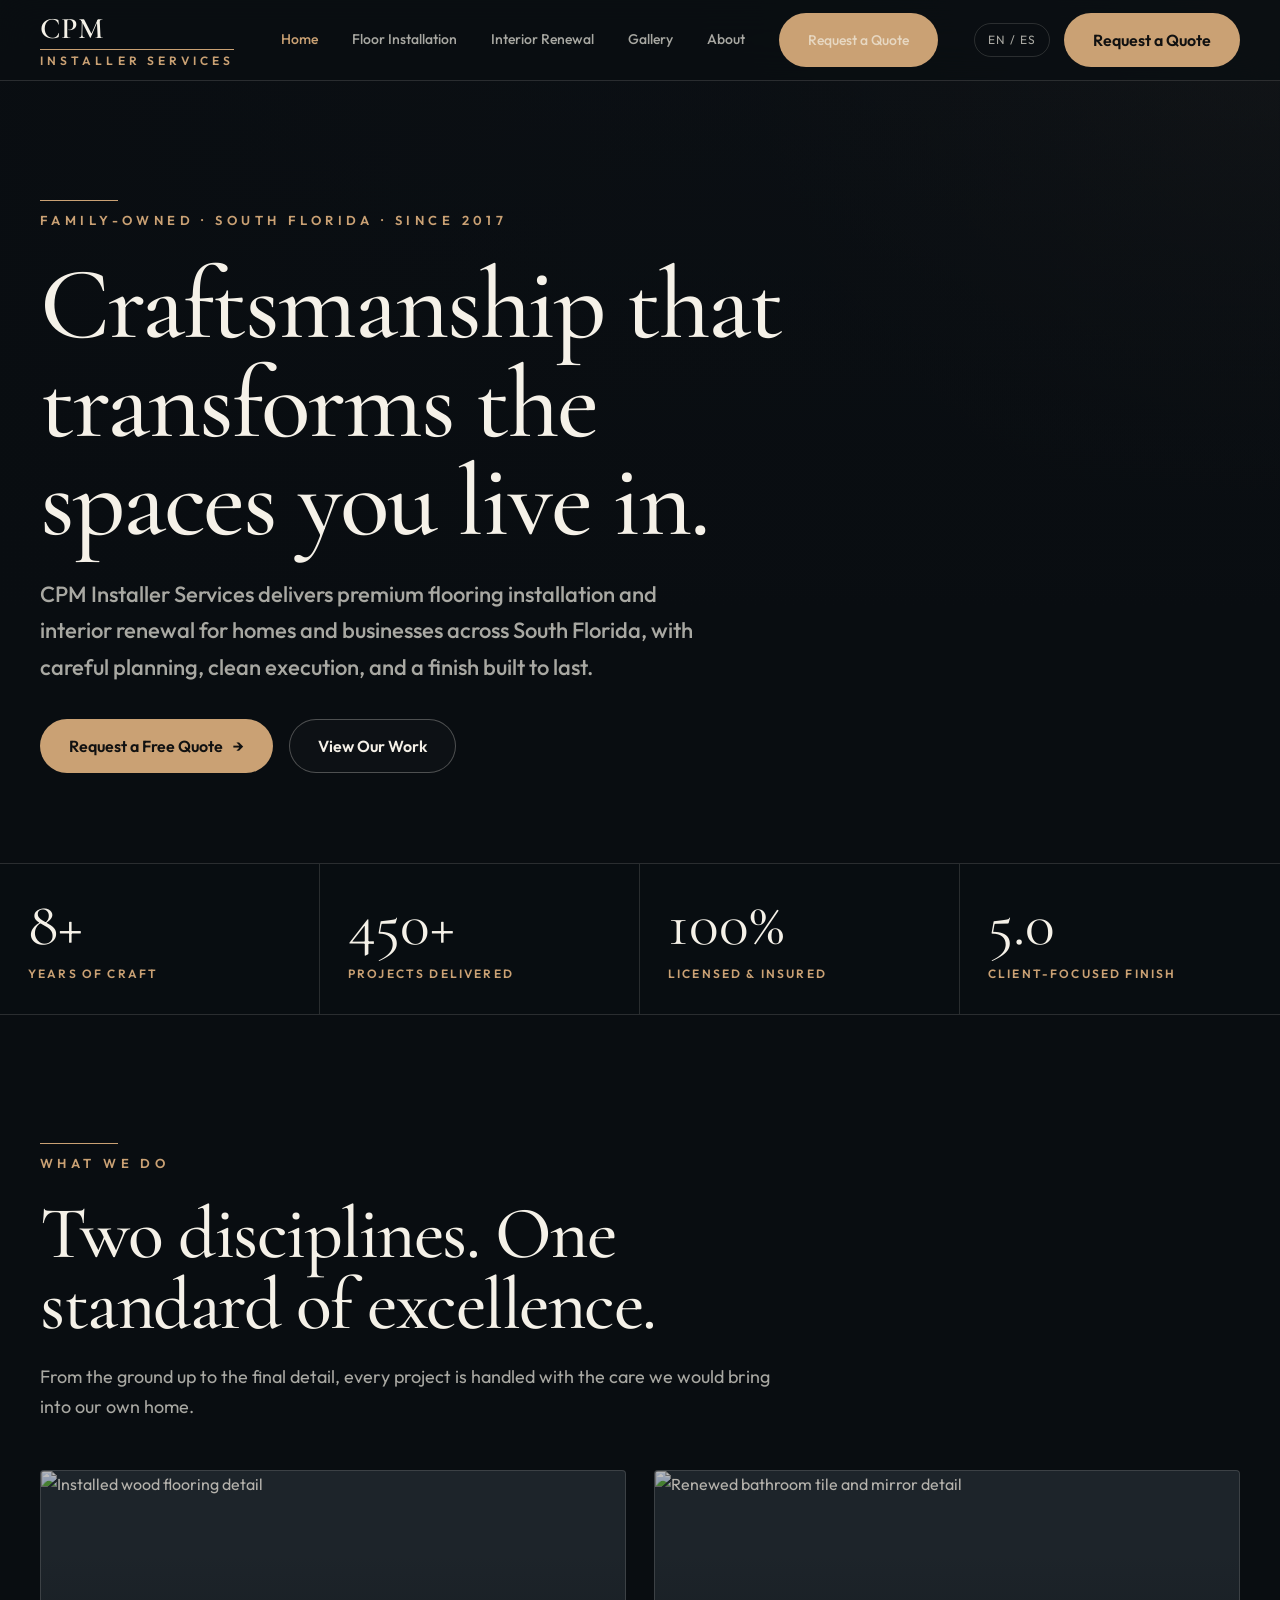
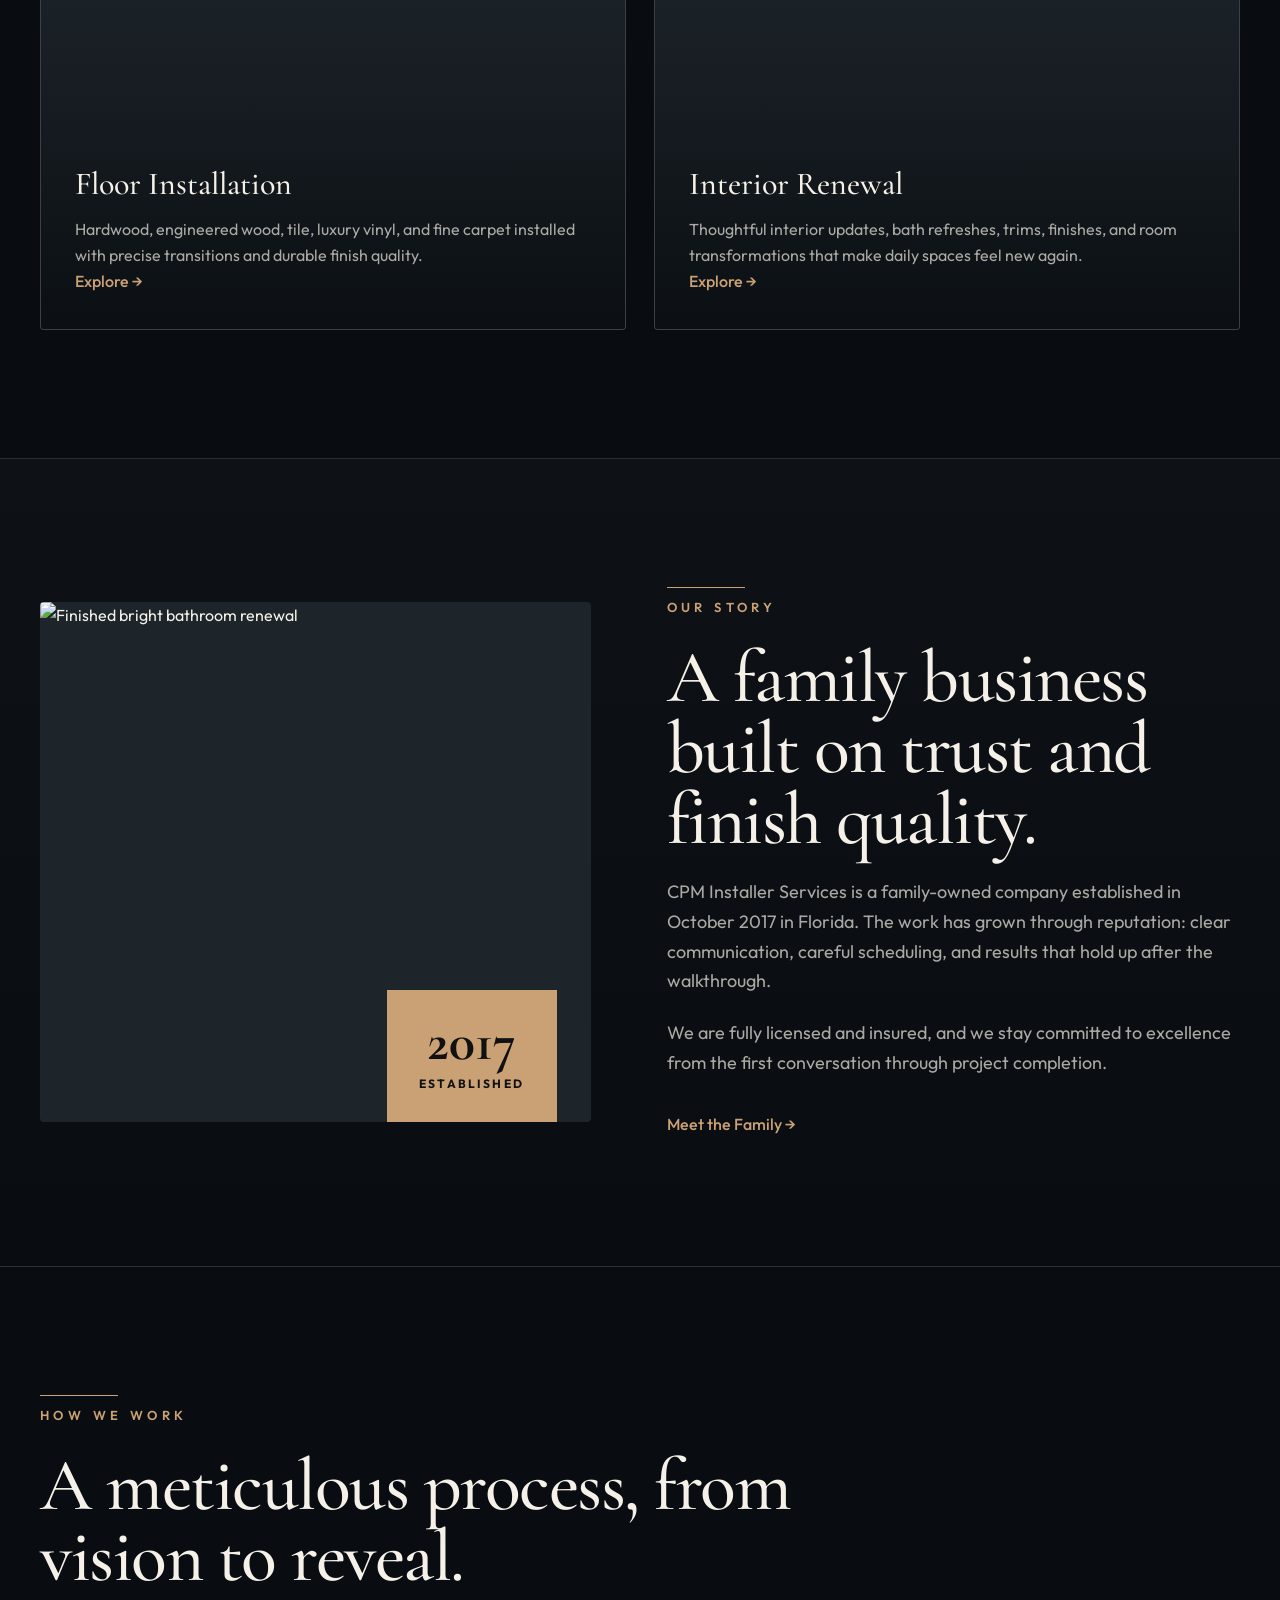
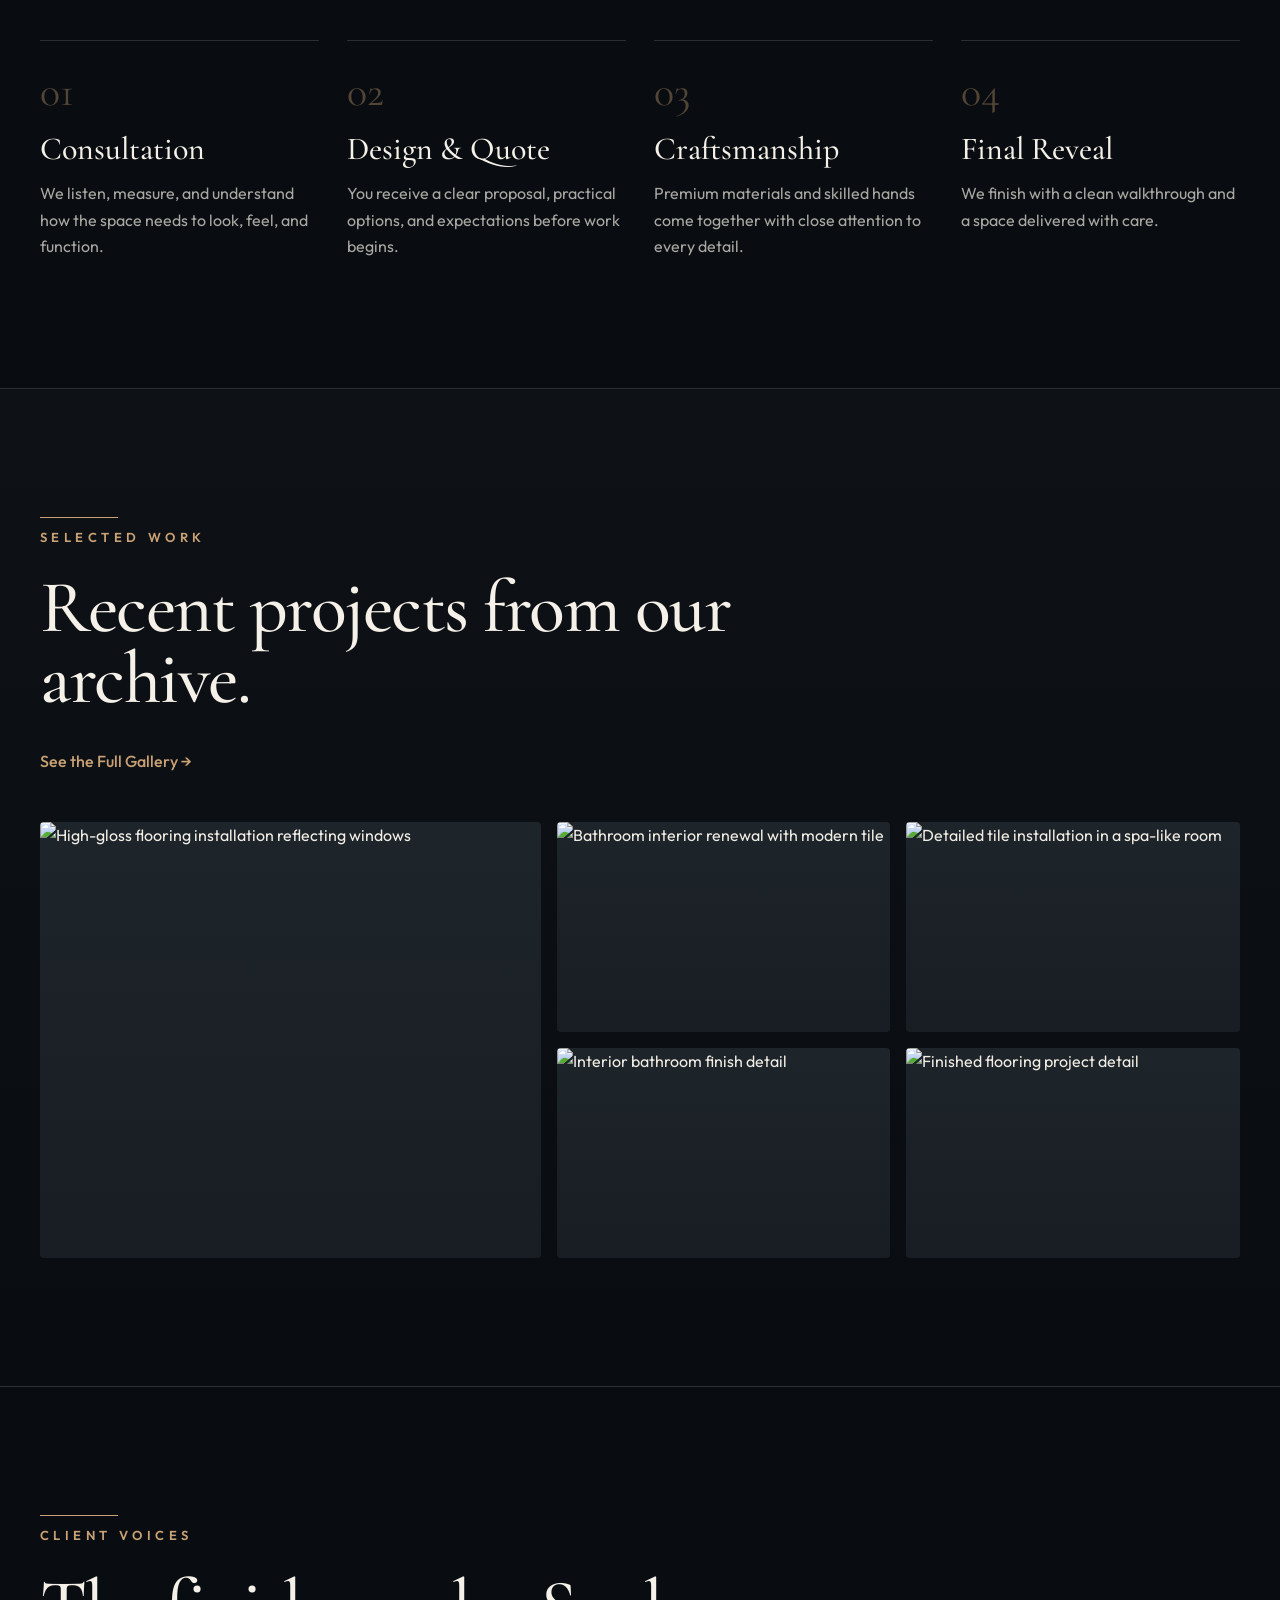
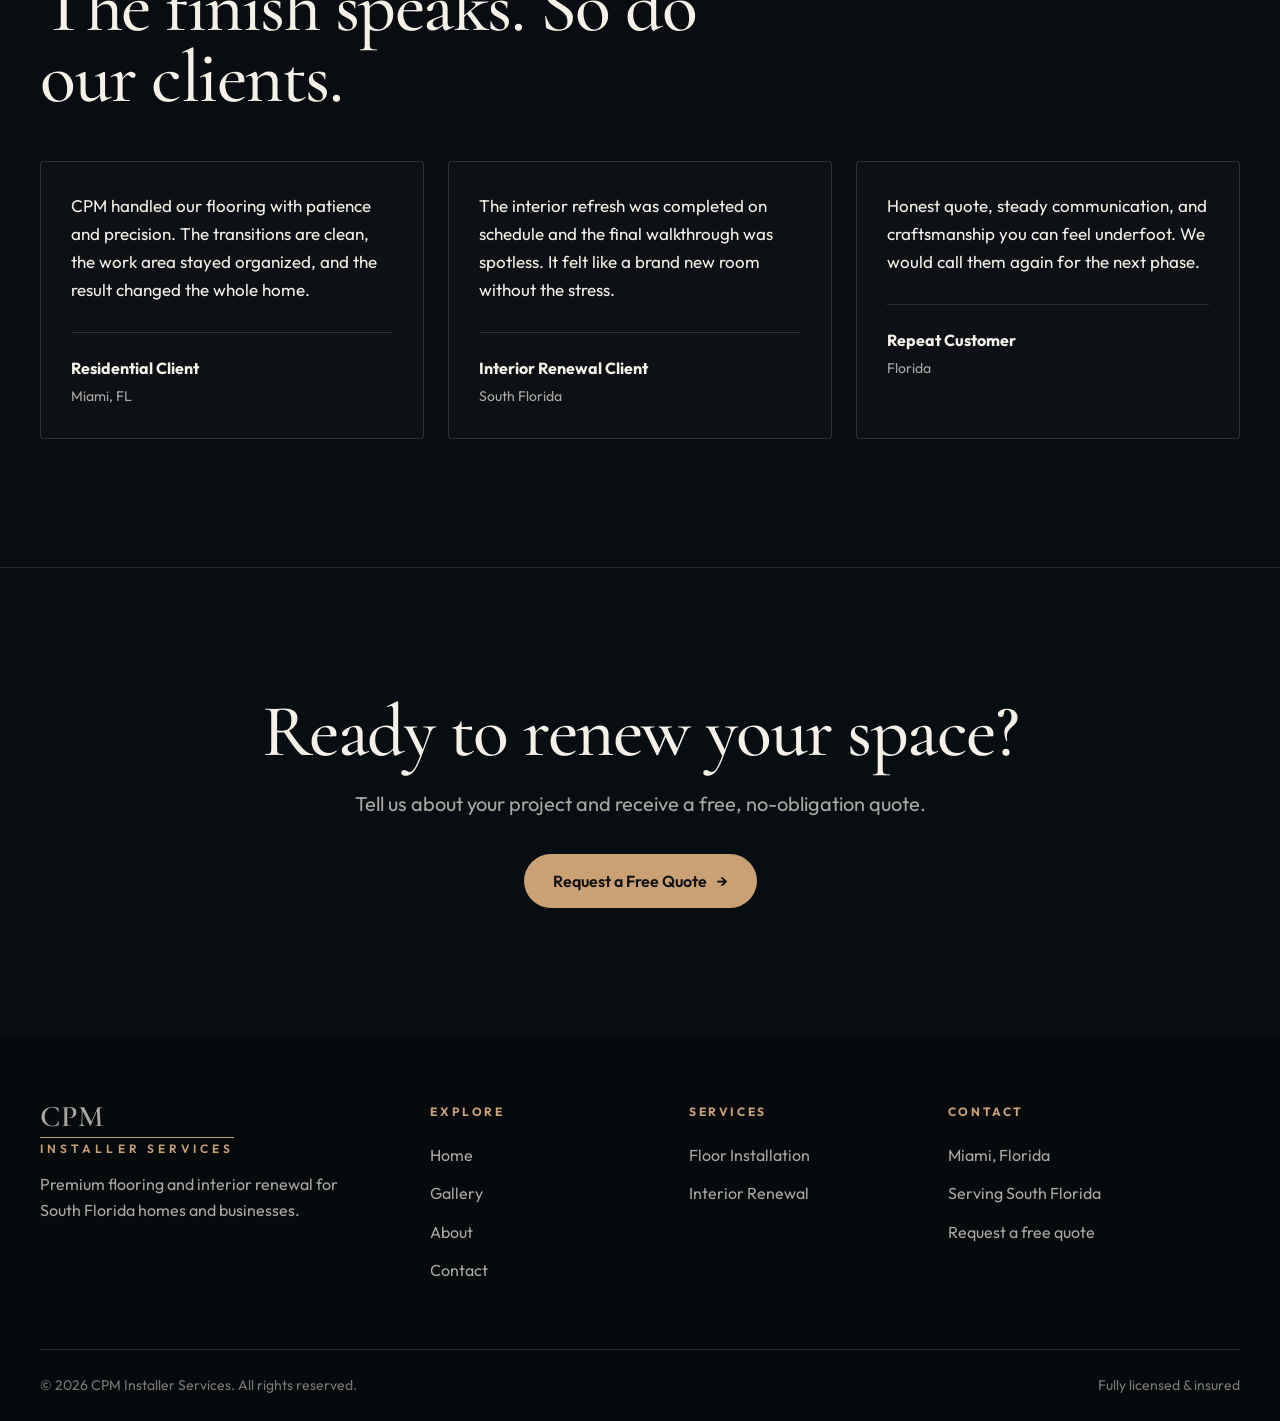
==== index.html @ 87f03cfb "upgrade style by codex" ====
<!DOCTYPE html>
<html lang="en">
<head>
  <meta charset="UTF-8">
  <meta name="viewport" content="width=device-width, initial-scale=1.0">
  <meta name="description" content="CPM Installer Services provides premium flooring installation and interior renewal across South Florida.">
  <title>CPM Installer Services | Flooring & Interior Renewal</title>
  <link rel="preconnect" href="https://fonts.googleapis.com">
  <link rel="preconnect" href="https://fonts.gstatic.com" crossorigin>
  <link rel="stylesheet" href="./assets/css/style1.css">
</head>
<body>
  <div class="page-shell">
    <header class="site-header">
      <div class="container header-inner">
        <a class="brand" href="./index.html" aria-label="CPM Installer Services home">
          <span class="brand-main">CPM</span>
          <span class="brand-sub">Installer Services</span>
        </a>

        <nav class="main-nav" id="siteNav" aria-label="Primary navigation">
          <a href="./index.html">Home</a>
          <a href="./flooring.html">Floor Installation</a>
          <a href="./interior-renewal.html">Interior Renewal</a>
          <a href="./gallery.html">Gallery</a>
          <a href="./about.html">About</a>
          <a class="btn btn-primary mobile-quote" href="./contact.html">Request a Quote</a>
        </nav>

        <div class="header-actions">
          <span class="language-pill" aria-label="Language options">EN / ES</span>
          <a class="btn btn-primary" href="./contact.html">Request a Quote</a>
        </div>

        <button class="nav-toggle" id="navToggle" type="button" aria-label="Toggle navigation" aria-expanded="false" aria-controls="siteNav">
          <span class="nav-toggle-lines" aria-hidden="true"><span></span><span></span><span></span></span>
        </button>
      </div>
    </header>

    <main>
      <section class="hero" style="background-image: url('./assets/img/fondo.jpg');">
        <div class="container">
          <div class="hero-content">
            <span class="eyebrow">Family-owned &middot; South Florida &middot; Since 2017</span>
            <h1>Craftsmanship that transforms the spaces you live in.</h1>
            <p class="lead">CPM Installer Services delivers premium flooring installation and interior renewal for homes and businesses across South Florida, with careful planning, clean execution, and a finish built to last.</p>
            <div class="hero-actions">
              <a class="btn btn-primary" href="./contact.html">Request a Free Quote <span aria-hidden="true">&rarr;</span></a>
              <a class="btn btn-secondary" href="./gallery.html">View Our Work</a>
            </div>
          </div>
        </div>
      </section>

      <section class="stats-strip" aria-label="Company highlights">
        <div class="stat-item">
          <span class="stat-number">8+</span>
          <span class="stat-label">Years of Craft</span>
        </div>
        <div class="stat-item">
          <span class="stat-number">450+</span>
          <span class="stat-label">Projects Delivered</span>
        </div>
        <div class="stat-item">
          <span class="stat-number">100%</span>
          <span class="stat-label">Licensed &amp; Insured</span>
        </div>
        <div class="stat-item">
          <span class="stat-number">5.0</span>
          <span class="stat-label">Client-Focused Finish</span>
        </div>
      </section>

      <section class="section" aria-labelledby="services-heading">
        <div class="container">
          <div class="section-heading">
            <span class="eyebrow">What We Do</span>
            <h2 id="services-heading">Two disciplines. One standard of excellence.</h2>
            <p>From the ground up to the final detail, every project is handled with the care we would bring into our own home.</p>
          </div>

          <div class="services-grid">
            <a class="service-card" href="./flooring.html">
              <img src="./assets/img/floor(1).jpg" alt="Installed wood flooring detail">
              <div class="service-card-content">
                <h3>Floor Installation</h3>
                <p>Hardwood, engineered wood, tile, luxury vinyl, and fine carpet installed with precise transitions and durable finish quality.</p>
                <span class="link-arrow">Explore &rarr;</span>
              </div>
            </a>

            <a class="service-card" href="./interior-renewal.html">
              <img src="./assets/img/interior(21).jpg" alt="Renewed bathroom tile and mirror detail">
              <div class="service-card-content">
                <h3>Interior Renewal</h3>
                <p>Thoughtful interior updates, bath refreshes, trims, finishes, and room transformations that make daily spaces feel new again.</p>
                <span class="link-arrow">Explore &rarr;</span>
              </div>
            </a>
          </div>
        </div>
      </section>

      <section class="section section-alt" aria-labelledby="story-heading">
        <div class="container split">
          <div class="story-image">
            <img src="./assets/img/interior(18).jpg" alt="Finished bright bathroom renewal">
            <div class="story-badge">
              <strong>2017</strong>
              <span>Established</span>
            </div>
          </div>
          <div class="split-copy">
            <span class="eyebrow">Our Story</span>
            <h2 id="story-heading">A family business built on trust and finish quality.</h2>
            <p>CPM Installer Services is a family-owned company established in October 2017 in Florida. The work has grown through reputation: clear communication, careful scheduling, and results that hold up after the walkthrough.</p>
            <p>We are fully licensed and insured, and we stay committed to excellence from the first conversation through project completion.</p>
            <div class="section-actions">
              <a class="link-arrow" href="./about.html">Meet the Family &rarr;</a>
            </div>
          </div>
        </div>
      </section>

      <section class="section" aria-labelledby="process-heading">
        <div class="container">
          <div class="section-heading">
            <span class="eyebrow">How We Work</span>
            <h2 id="process-heading">A meticulous process, from vision to reveal.</h2>
          </div>

          <div class="process-grid">
            <article class="process-card">
              <span class="process-number">01</span>
              <h3>Consultation</h3>
              <p>We listen, measure, and understand how the space needs to look, feel, and function.</p>
            </article>
            <article class="process-card">
              <span class="process-number">02</span>
              <h3>Design &amp; Quote</h3>
              <p>You receive a clear proposal, practical options, and expectations before work begins.</p>
            </article>
            <article class="process-card">
              <span class="process-number">03</span>
              <h3>Craftsmanship</h3>
              <p>Premium materials and skilled hands come together with close attention to every detail.</p>
            </article>
            <article class="process-card">
              <span class="process-number">04</span>
              <h3>Final Reveal</h3>
              <p>We finish with a clean walkthrough and a space delivered with care.</p>
            </article>
          </div>
        </div>
      </section>

      <section class="section section-alt" aria-labelledby="selected-work-heading">
        <div class="container">
          <div class="section-heading">
            <span class="eyebrow">Selected Work</span>
            <h2 id="selected-work-heading">Recent projects from our archive.</h2>
            <div class="section-actions">
              <a class="link-arrow" href="./gallery.html">See the Full Gallery &rarr;</a>
            </div>
          </div>

          <div class="masonry-grid">
            <a class="work-tile large" href="./gallery.html">
              <img src="./assets/img/fondo.jpg" alt="High-gloss flooring installation reflecting windows">
            </a>
            <a class="work-tile" href="./gallery.html">
              <img src="./assets/img/interior(16).jpg" alt="Bathroom interior renewal with modern tile">
            </a>
            <a class="work-tile" href="./gallery.html">
              <img src="./assets/img/floor(14).jpg" alt="Detailed tile installation in a spa-like room">
            </a>
            <a class="work-tile" href="./gallery.html">
              <img src="./assets/img/interior(4).jpg" alt="Interior bathroom finish detail">
            </a>
            <a class="work-tile" href="./gallery.html">
              <img src="./assets/img/floor(10).jpg" alt="Finished flooring project detail">
            </a>
          </div>
        </div>
      </section>

      <section class="section" aria-labelledby="testimonials-heading">
        <div class="container">
          <div class="section-heading">
            <span class="eyebrow">Client Voices</span>
            <h2 id="testimonials-heading">The finish speaks. So do our clients.</h2>
          </div>

          <div class="testimonials-grid">
            <article class="testimonial-card">
              <blockquote>CPM handled our flooring with patience and precision. The transitions are clean, the work area stayed organized, and the result changed the whole home.</blockquote>
              <footer>
                <strong>Residential Client</strong>
                <span>Miami, FL</span>
              </footer>
            </article>
            <article class="testimonial-card">
              <blockquote>The interior refresh was completed on schedule and the final walkthrough was spotless. It felt like a brand new room without the stress.</blockquote>
              <footer>
                <strong>Interior Renewal Client</strong>
                <span>South Florida</span>
              </footer>
            </article>
            <article class="testimonial-card">
              <blockquote>Honest quote, steady communication, and craftsmanship you can feel underfoot. We would call them again for the next phase.</blockquote>
              <footer>
                <strong>Repeat Customer</strong>
                <span>Florida</span>
              </footer>
            </article>
          </div>
        </div>
      </section>

      <section class="cta-band" style="background-image: url('./assets/img/fondo-madera.jpg');" aria-labelledby="cta-heading">
        <div class="container">
          <h2 id="cta-heading">Ready to renew your space?</h2>
          <p>Tell us about your project and receive a free, no-obligation quote.</p>
          <div class="hero-actions" style="justify-content: center;">
            <a class="btn btn-primary" href="./contact.html">Request a Free Quote <span aria-hidden="true">&rarr;</span></a>
          </div>
        </div>
      </section>
    </main>

    <footer class="site-footer">
      <div class="container footer-main">
        <div>
          <a class="brand" href="./index.html" aria-label="CPM Installer Services home">
            <span class="brand-main">CPM</span>
            <span class="brand-sub">Installer Services</span>
          </a>
          <p>Premium flooring and interior renewal for South Florida homes and businesses.</p>
        </div>
        <div>
          <h3>Explore</h3>
          <ul class="footer-links">
            <li><a href="./index.html">Home</a></li>
            <li><a href="./gallery.html">Gallery</a></li>
            <li><a href="./about.html">About</a></li>
            <li><a href="./contact.html">Contact</a></li>
          </ul>
        </div>
        <div>
          <h3>Services</h3>
          <ul class="footer-links">
            <li><a href="./flooring.html">Floor Installation</a></li>
            <li><a href="./interior-renewal.html">Interior Renewal</a></li>
          </ul>
        </div>
        <div>
          <h3>Contact</h3>
          <ul class="footer-contact">
            <li>Miami, Florida</li>
            <li>Serving South Florida</li>
            <li><a href="./contact.html">Request a free quote</a></li>
          </ul>
        </div>
      </div>
      <div class="container footer-bottom">
        <span>&copy; 2026 CPM Installer Services. All rights reserved.</span>
        <span>Fully licensed &amp; insured</span>
      </div>
    </footer>
  </div>

  <script src="./assets/js/js2.js"></script>
</body>
</html>
---- assets/css/style1.css ----
@import url('https://fonts.googleapis.com/css2?family=Cormorant+Garamond:wght@400;500;600;700&family=Outfit:wght@300;400;500;600;700&display=swap');

:root {
  --obsidian: #090d11;
  --charcoal: #10151a;
  --charcoal-soft: #151b20;
  --ink: #1d242a;
  --ivory: #f5f1e8;
  --muted: rgba(245, 241, 232, 0.68);
  --faint: rgba(245, 241, 232, 0.1);
  --champagne: #caa174;
  --champagne-hover: #ddb482;
  --line: rgba(245, 241, 232, 0.14);
  --shadow: 0 24px 70px rgba(0, 0, 0, 0.34);
  --container: 1200px;
}

* {
  box-sizing: border-box;
}

html {
  scroll-behavior: smooth;
}

body {
  margin: 0;
  min-width: 320px;
  overflow-x: hidden;
  background: var(--obsidian);
  color: var(--ivory);
  font-family: 'Outfit', Arial, sans-serif;
  font-size: 16px;
  line-height: 1.65;
}

body.nav-open {
  overflow: hidden;
}

img {
  display: block;
  max-width: 100%;
}

a {
  color: inherit;
  text-decoration: none;
}

button,
input,
select,
textarea {
  font: inherit;
}

.page-shell {
  min-height: 100vh;
  background:
    radial-gradient(circle at top right, rgba(202, 161, 116, 0.08), transparent 34rem),
    linear-gradient(180deg, var(--charcoal), var(--obsidian) 38rem);
}

.container {
  width: min(100% - 40px, var(--container));
  margin: 0 auto;
}

.site-header {
  position: sticky;
  top: 0;
  z-index: 30;
  border-bottom: 1px solid var(--line);
  background: rgba(9, 13, 17, 0.86);
  -webkit-backdrop-filter: blur(18px);
  backdrop-filter: blur(18px);
}

.header-inner {
  display: flex;
  align-items: center;
  min-height: 80px;
  gap: 28px;
}

.brand {
  display: inline-flex;
  flex-direction: column;
  line-height: 1;
  min-width: 205px;
}

.brand-main {
  font-family: 'Cormorant Garamond', Georgia, serif;
  font-size: 30px;
  font-weight: 600;
  letter-spacing: 0.04em;
  text-transform: uppercase;
}

.brand-sub {
  width: max-content;
  margin-top: 5px;
  padding-top: 5px;
  border-top: 1px solid var(--champagne);
  color: var(--champagne);
  font-size: 12px;
  font-weight: 600;
  letter-spacing: 0.34em;
  text-transform: uppercase;
}

.main-nav {
  display: flex;
  align-items: center;
  justify-content: center;
  flex: 1;
  gap: 34px;
}

.main-nav a {
  color: var(--muted);
  font-size: 14px;
  font-weight: 500;
  transition: color 180ms ease;
}

.main-nav a:hover,
.main-nav a:focus,
.main-nav a.active {
  color: var(--champagne);
}

.header-actions {
  display: flex;
  align-items: center;
  gap: 14px;
}

.language-pill {
  display: inline-flex;
  align-items: center;
  min-height: 34px;
  padding: 0 13px;
  border: 1px solid var(--line);
  border-radius: 999px;
  color: var(--muted);
  font-size: 12px;
  letter-spacing: 0.08em;
  transition: border-color 180ms ease, color 180ms ease;
}

.language-pill:hover,
.language-pill:focus {
  border-color: var(--champagne);
  color: var(--champagne);
}

.nav-toggle {
  display: none;
  width: 42px;
  height: 42px;
  margin-left: auto;
  padding: 0;
  border: 1px solid var(--line);
  border-radius: 999px;
  background: transparent;
  color: var(--ivory);
  cursor: pointer;
  place-items: center;
}

.nav-toggle-lines {
  display: grid;
  gap: 5px;
}

.nav-toggle-lines span {
  display: block;
  width: 18px;
  height: 2px;
  background: currentColor;
}

.mobile-quote {
  display: none;
}

.btn {
  display: inline-flex;
  align-items: center;
  justify-content: center;
  gap: 10px;
  min-height: 54px;
  padding: 0 28px;
  border: 1px solid transparent;
  border-radius: 999px;
  font-weight: 600;
  line-height: 1;
  cursor: pointer;
  transition: transform 180ms ease, background-color 180ms ease, border-color 180ms ease, color 180ms ease;
}

.btn:hover,
.btn:focus {
  transform: translateY(-1px);
}

.btn-primary {
  background: var(--champagne);
  color: #111;
}

.btn-primary:hover,
.btn-primary:focus {
  background: var(--champagne-hover);
}

.btn-secondary {
  border-color: rgba(245, 241, 232, 0.28);
  color: var(--ivory);
  background: rgba(255, 255, 255, 0.02);
}

.btn-secondary:hover,
.btn-secondary:focus {
  border-color: var(--champagne);
  color: var(--champagne);
}

.link-arrow {
  color: var(--champagne);
  font-weight: 500;
  transition: gap 180ms ease, color 180ms ease;
}

.link-arrow:hover,
.link-arrow:focus {
  color: var(--champagne-hover);
}

.hero {
  position: relative;
  display: flex;
  align-items: flex-end;
  min-height: min(840px, calc(100vh - 118px));
  overflow: hidden;
  background-position: center;
  background-size: cover;
}

.hero::before {
  content: "";
  position: absolute;
  inset: 0;
  background:
    linear-gradient(90deg, rgba(9, 13, 17, 0.94) 0%, rgba(9, 13, 17, 0.65) 48%, rgba(9, 13, 17, 0.54) 100%),
    linear-gradient(180deg, rgba(9, 13, 17, 0.1) 0%, rgba(9, 13, 17, 0.72) 100%);
}

.hero-content {
  position: relative;
  z-index: 1;
  width: min(100%, 790px);
  padding: clamp(76px, 13vh, 170px) 0 clamp(58px, 10vh, 120px);
}

.eyebrow {
  display: inline-block;
  margin: 0 0 24px;
  color: var(--champagne);
  font-size: 13px;
  font-weight: 600;
  letter-spacing: 0.34em;
  text-transform: uppercase;
}

.eyebrow::before {
  content: "";
  display: block;
  width: 78px;
  height: 1px;
  margin-bottom: 9px;
  background: var(--champagne);
}

.hero h1,
.page-hero h1,
.section-heading h2,
.split-copy h2,
.cta-band h2 {
  margin: 0;
  font-family: 'Cormorant Garamond', Georgia, serif;
  font-weight: 500;
  line-height: 0.96;
  letter-spacing: -0.02em;
}

.hero h1 {
  font-size: clamp(58px, 8vw, 112px);
  max-width: 850px;
}

.lead {
  max-width: 690px;
  margin: 26px 0 0;
  color: var(--muted);
  font-size: clamp(18px, 2vw, 22px);
  font-weight: 500;
}

.hero-actions,
.section-actions {
  display: flex;
  flex-wrap: wrap;
  gap: 16px;
  margin-top: 34px;
}

.stats-strip {
  display: grid;
  grid-template-columns: repeat(4, 1fr);
  border-top: 1px solid var(--line);
  border-bottom: 1px solid var(--line);
  background: rgba(9, 13, 17, 0.72);
}

.stat-item {
  padding: 30px 28px;
  border-right: 1px solid var(--line);
}

.stat-item:last-child {
  border-right: 0;
}

.stat-number {
  display: block;
  font-family: 'Cormorant Garamond', Georgia, serif;
  font-size: clamp(42px, 5vw, 62px);
  line-height: 1;
}

.stat-label {
  display: block;
  margin-top: 8px;
  color: var(--champagne);
  font-size: 12px;
  font-weight: 600;
  letter-spacing: 0.18em;
  text-transform: uppercase;
}

.section {
  padding: clamp(78px, 10vw, 130px) 0;
  border-bottom: 1px solid var(--line);
}

.section-alt {
  background: linear-gradient(180deg, rgba(255, 255, 255, 0.018), rgba(255, 255, 255, 0));
}

.section-heading {
  max-width: 760px;
  margin-bottom: 48px;
}

.section-heading h2,
.split-copy h2,
.cta-band h2 {
  font-size: clamp(44px, 6vw, 74px);
}

.section-heading p,
.split-copy p {
  margin: 22px 0 0;
  color: var(--muted);
  font-size: 18px;
}

.services-grid {
  display: grid;
  grid-template-columns: repeat(2, minmax(0, 1fr));
  gap: 28px;
}

.service-card {
  position: relative;
  display: flex;
  align-items: flex-end;
  min-height: 460px;
  overflow: hidden;
  border: 1px solid var(--line);
  border-radius: 4px;
  background: var(--ink);
}

.service-card img,
.gallery-item img,
.work-tile img,
.story-image img {
  width: 100%;
  height: 100%;
  object-fit: cover;
  transition: transform 500ms ease, filter 500ms ease;
}

.service-card img {
  position: absolute;
  inset: 0;
  filter: saturate(0.9) brightness(0.74);
}

.service-card::after {
  content: "";
  position: absolute;
  inset: 0;
  background: linear-gradient(180deg, transparent 18%, rgba(9, 13, 17, 0.9) 100%);
}

.service-card:hover img,
.gallery-item:hover img,
.work-tile:hover img {
  transform: scale(1.045);
  filter: saturate(1.02) brightness(0.86);
}

.service-card-content {
  position: relative;
  z-index: 1;
  padding: 34px;
}

.service-card h3,
.process-card h3,
.testimonial-card h3,
.value-card h3,
.detail-card h3 {
  margin: 0;
  font-family: 'Cormorant Garamond', Georgia, serif;
  font-size: 32px;
  font-weight: 500;
  line-height: 1.1;
}

.service-card p,
.process-card p,
.testimonial-card p,
.value-card p,
.detail-card p {
  margin: 14px 0 0;
  color: var(--muted);
}

.split {
  display: grid;
  grid-template-columns: minmax(0, 0.96fr) minmax(0, 1fr);
  gap: clamp(36px, 7vw, 76px);
  align-items: center;
}

.story-image {
  position: relative;
  overflow: hidden;
  min-height: 520px;
  border-radius: 4px;
  background: var(--ink);
}

.story-badge {
  position: absolute;
  right: 34px;
  bottom: 0;
  min-width: 170px;
  padding: 28px;
  background: var(--champagne);
  color: #111;
  text-align: center;
}

.story-badge strong {
  display: block;
  font-family: 'Cormorant Garamond', Georgia, serif;
  font-size: 54px;
  line-height: 0.9;
}

.story-badge span {
  display: block;
  margin-top: 8px;
  font-size: 12px;
  font-weight: 700;
  letter-spacing: 0.18em;
  text-transform: uppercase;
}

.process-grid {
  display: grid;
  grid-template-columns: repeat(4, 1fr);
  gap: 28px;
}

.process-card,
.testimonial-card,
.value-card,
.detail-card {
  border-top: 1px solid var(--line);
  padding-top: 30px;
}

.process-number {
  display: block;
  margin-bottom: 18px;
  color: rgba(202, 161, 116, 0.38);
  font-family: 'Cormorant Garamond', Georgia, serif;
  font-size: 42px;
  line-height: 1;
}

.masonry-grid {
  display: grid;
  grid-template-columns: 1.2fr 0.8fr 0.8fr;
  grid-auto-rows: 210px;
  gap: 16px;
}

.work-tile,
.gallery-item {
  position: relative;
  overflow: hidden;
  border-radius: 4px;
  background: var(--ink);
}

.work-tile.large {
  grid-row: span 2;
}

.work-tile::after,
.gallery-item::after {
  content: "";
  position: absolute;
  inset: 0;
  background: linear-gradient(180deg, transparent, rgba(9, 13, 17, 0.28));
  pointer-events: none;
}

.testimonials-grid {
  display: grid;
  grid-template-columns: repeat(3, 1fr);
  gap: 24px;
}

.testimonial-card {
  padding: 30px;
  border: 1px solid var(--line);
  border-radius: 4px;
  background: rgba(255, 255, 255, 0.018);
}

.testimonial-card blockquote {
  margin: 0;
  color: var(--ivory);
  font-size: 17px;
}

.testimonial-card footer {
  margin-top: 28px;
  padding-top: 22px;
  border-top: 1px solid var(--line);
}

.testimonial-card strong {
  display: block;
}

.testimonial-card span {
  color: var(--muted);
  font-size: 14px;
}

.cta-band {
  position: relative;
  overflow: hidden;
  padding: clamp(84px, 10vw, 130px) 0;
  background-position: center;
  background-size: cover;
  text-align: center;
}

.cta-band::before {
  content: "";
  position: absolute;
  inset: 0;
  background: rgba(9, 13, 17, 0.72);
}

.cta-band .container {
  position: relative;
  z-index: 1;
}

.cta-band p {
  max-width: 620px;
  margin: 20px auto 0;
  color: var(--muted);
  font-size: 20px;
}

.page-hero {
  padding: clamp(92px, 12vw, 160px) 0 clamp(70px, 9vw, 120px);
  border-bottom: 1px solid var(--line);
  background:
    linear-gradient(90deg, rgba(9, 13, 17, 0.95), rgba(9, 13, 17, 0.62)),
    var(--page-hero-image, none);
  background-position: center;
  background-size: cover;
}

.page-hero h1 {
  max-width: 760px;
  font-size: clamp(56px, 8vw, 104px);
}

.page-hero p {
  max-width: 720px;
  margin: 26px 0 0;
  color: var(--muted);
  font-size: 20px;
}

.detail-grid {
  display: grid;
  grid-template-columns: repeat(3, 1fr);
  gap: 22px;
}

.detail-card,
.value-card {
  padding: 28px;
  border: 1px solid var(--line);
  border-radius: 4px;
  background: rgba(255, 255, 255, 0.018);
}

.list-grid {
  display: grid;
  grid-template-columns: repeat(3, 1fr);
  gap: 14px;
  margin: 30px 0 0;
  padding: 0;
  list-style: none;
}

.list-grid li {
  padding: 16px 18px;
  border: 1px solid var(--line);
  border-radius: 999px;
  color: var(--ivory);
  text-align: center;
}

.gallery-toolbar {
  display: flex;
  flex-wrap: wrap;
  gap: 12px;
  margin-bottom: 34px;
}

.filter-btn {
  min-height: 42px;
  padding: 0 18px;
  border: 1px solid var(--line);
  border-radius: 999px;
  background: transparent;
  color: var(--muted);
  cursor: pointer;
  font-size: 13px;
  font-weight: 700;
  letter-spacing: 0.16em;
  text-transform: uppercase;
  transition: border-color 180ms ease, color 180ms ease, background-color 180ms ease;
}

.filter-btn:hover,
.filter-btn:focus,
.filter-btn.active {
  border-color: var(--champagne);
  background: rgba(202, 161, 116, 0.08);
  color: var(--champagne);
}

.gallery-grid {
  display: grid;
  grid-template-columns: repeat(4, 1fr);
  grid-auto-rows: 250px;
  gap: 16px;
}

.gallery-item.wide {
  grid-column: span 2;
}

.gallery-item.tall {
  grid-row: span 2;
}

.gallery-caption {
  position: absolute;
  left: 18px;
  right: 18px;
  bottom: 18px;
  z-index: 1;
  color: var(--ivory);
  font-weight: 600;
}

.quote-layout {
  display: grid;
  grid-template-columns: minmax(0, 1.05fr) minmax(300px, 0.75fr);
  gap: 48px;
  align-items: start;
}

.quote-form {
  display: grid;
  gap: 18px;
  padding: 32px;
  border: 1px solid var(--line);
  border-radius: 4px;
  background: rgba(255, 255, 255, 0.025);
  box-shadow: var(--shadow);
}

.form-row {
  display: grid;
  grid-template-columns: repeat(2, 1fr);
  gap: 18px;
}

.field {
  display: grid;
  gap: 8px;
}

.field label {
  color: var(--champagne);
  font-size: 12px;
  font-weight: 700;
  letter-spacing: 0.16em;
  text-transform: uppercase;
}

.field input,
.field select,
.field textarea {
  width: 100%;
  min-height: 54px;
  padding: 13px 16px;
  border: 1px solid var(--line);
  border-radius: 4px;
  background: rgba(9, 13, 17, 0.72);
  color: var(--ivory);
  outline: none;
  transition: border-color 180ms ease, box-shadow 180ms ease;
}

.field textarea {
  min-height: 150px;
  resize: vertical;
}

.field input:focus,
.field select:focus,
.field textarea:focus {
  border-color: var(--champagne);
  box-shadow: 0 0 0 3px rgba(202, 161, 116, 0.14);
}

.contact-panel {
  padding: 32px;
  border: 1px solid var(--line);
  border-radius: 4px;
  background: rgba(255, 255, 255, 0.018);
}

.contact-list {
  display: grid;
  gap: 22px;
  margin: 0;
  padding: 0;
  list-style: none;
}

.contact-list span {
  display: block;
  color: var(--champagne);
  font-size: 12px;
  font-weight: 700;
  letter-spacing: 0.16em;
  text-transform: uppercase;
}

.contact-list strong {
  display: block;
  margin-top: 5px;
  color: var(--ivory);
  font-size: 18px;
}

.site-footer {
  background: #070a0d;
}

.footer-main {
  display: grid;
  grid-template-columns: 1.15fr 0.7fr 0.7fr 1fr;
  gap: 54px;
  padding: 66px 0;
}

.footer-main h3 {
  margin: 0 0 20px;
  color: var(--champagne);
  font-size: 12px;
  font-weight: 700;
  letter-spacing: 0.22em;
  text-transform: uppercase;
}

.footer-main p,
.footer-main a,
.footer-main li {
  color: var(--muted);
}

.footer-main a:hover,
.footer-main a:focus {
  color: var(--ivory);
}

.footer-links,
.footer-contact {
  display: grid;
  gap: 12px;
  margin: 0;
  padding: 0;
  list-style: none;
}

.footer-bottom {
  display: flex;
  justify-content: space-between;
  gap: 24px;
  padding: 24px 0;
  border-top: 1px solid var(--line);
  color: rgba(245, 241, 232, 0.48);
  font-size: 14px;
}

.social-links {
  display: flex;
  gap: 12px;
  margin-top: 24px;
}

.social-links a {
  display: grid;
  place-items: center;
  width: 40px;
  height: 40px;
  border: 1px solid var(--line);
  border-radius: 999px;
  color: var(--muted);
  font-size: 12px;
  font-weight: 700;
}

.hidden {
  display: none !important;
}

.visually-hidden {
  position: absolute;
  width: 1px;
  height: 1px;
  padding: 0;
  margin: -1px;
  overflow: hidden;
  clip: rect(0, 0, 0, 0);
  white-space: nowrap;
  border: 0;
}

@media (max-width: 980px) {
  .header-inner {
    justify-content: space-between;
    min-height: 72px;
    gap: 16px;
  }

  .main-nav,
  .header-actions {
    display: none;
  }

  .nav-toggle {
    display: grid;
    flex: 0 0 42px;
    margin-left: 0;
  }

  .main-nav.is-open {
    position: fixed;
    inset: 72px 0 auto;
    display: grid;
    gap: 0;
    padding: 20px;
    border-bottom: 1px solid var(--line);
    background: rgba(9, 13, 17, 0.98);
  }

  .main-nav.is-open a {
    padding: 16px 0;
    border-bottom: 1px solid var(--line);
    font-size: 18px;
  }

  .mobile-quote {
    display: inline-flex;
    margin-top: 16px;
    justify-self: start;
  }

  .stats-strip,
  .services-grid,
  .split,
  .process-grid,
  .testimonials-grid,
  .detail-grid,
  .quote-layout,
  .footer-main {
    grid-template-columns: 1fr;
  }

  .stat-item {
    border-right: 0;
    border-bottom: 1px solid var(--line);
  }

  .stat-item:last-child {
    border-bottom: 0;
  }

  .masonry-grid,
  .gallery-grid {
    grid-template-columns: repeat(2, 1fr);
  }

  .footer-bottom {
    flex-direction: column;
  }
}

@media (max-width: 640px) {
  .site-header .container {
    width: 100%;
    padding: 0 16px;
  }

  .container {
    width: min(100% - 32px, var(--container));
  }

  .brand {
    flex: 1 1 auto;
    min-width: 0;
  }

  .brand-main {
    font-size: 25px;
  }

  .brand-sub {
    max-width: 100%;
    font-size: 10px;
    letter-spacing: 0.26em;
  }

  .hero {
    min-height: min(720px, calc(100vh - 110px));
  }

  .hero-content {
    width: 100%;
    padding: 58px 0 54px;
  }

  .eyebrow {
    display: block;
    max-width: 100%;
    font-size: 11px;
    line-height: 1.8;
    letter-spacing: 0.2em;
  }

  .hero h1,
  .page-hero h1 {
    max-width: 100%;
    font-size: clamp(40px, 11vw, 52px);
    line-height: 1;
    letter-spacing: 0;
    overflow-wrap: normal;
  }

  .section-heading h2,
  .split-copy h2,
  .cta-band h2 {
    font-size: clamp(38px, 11vw, 50px);
    line-height: 1;
    letter-spacing: 0;
  }

  .lead,
  .page-hero p,
  .section-heading p,
  .split-copy p {
    font-size: 17px;
    line-height: 1.65;
  }

  .hero-actions,
  .section-actions {
    align-items: stretch;
    flex-direction: column;
  }

  .btn {
    width: 100%;
  }

  .section {
    padding: 72px 0;
  }

  .service-card {
    min-height: 390px;
  }

  .story-image {
    min-height: 430px;
  }

  .story-badge {
    right: 18px;
    padding: 22px;
  }

  .masonry-grid,
  .gallery-grid,
  .list-grid,
  .form-row {
    grid-template-columns: 1fr;
  }

  .work-tile.large,
  .gallery-item.wide,
  .gallery-item.tall {
    grid-column: auto;
    grid-row: auto;
  }

  .masonry-grid,
  .gallery-grid {
    grid-auto-rows: 280px;
  }

  .quote-form,
  .contact-panel {
    padding: 24px;
  }
}
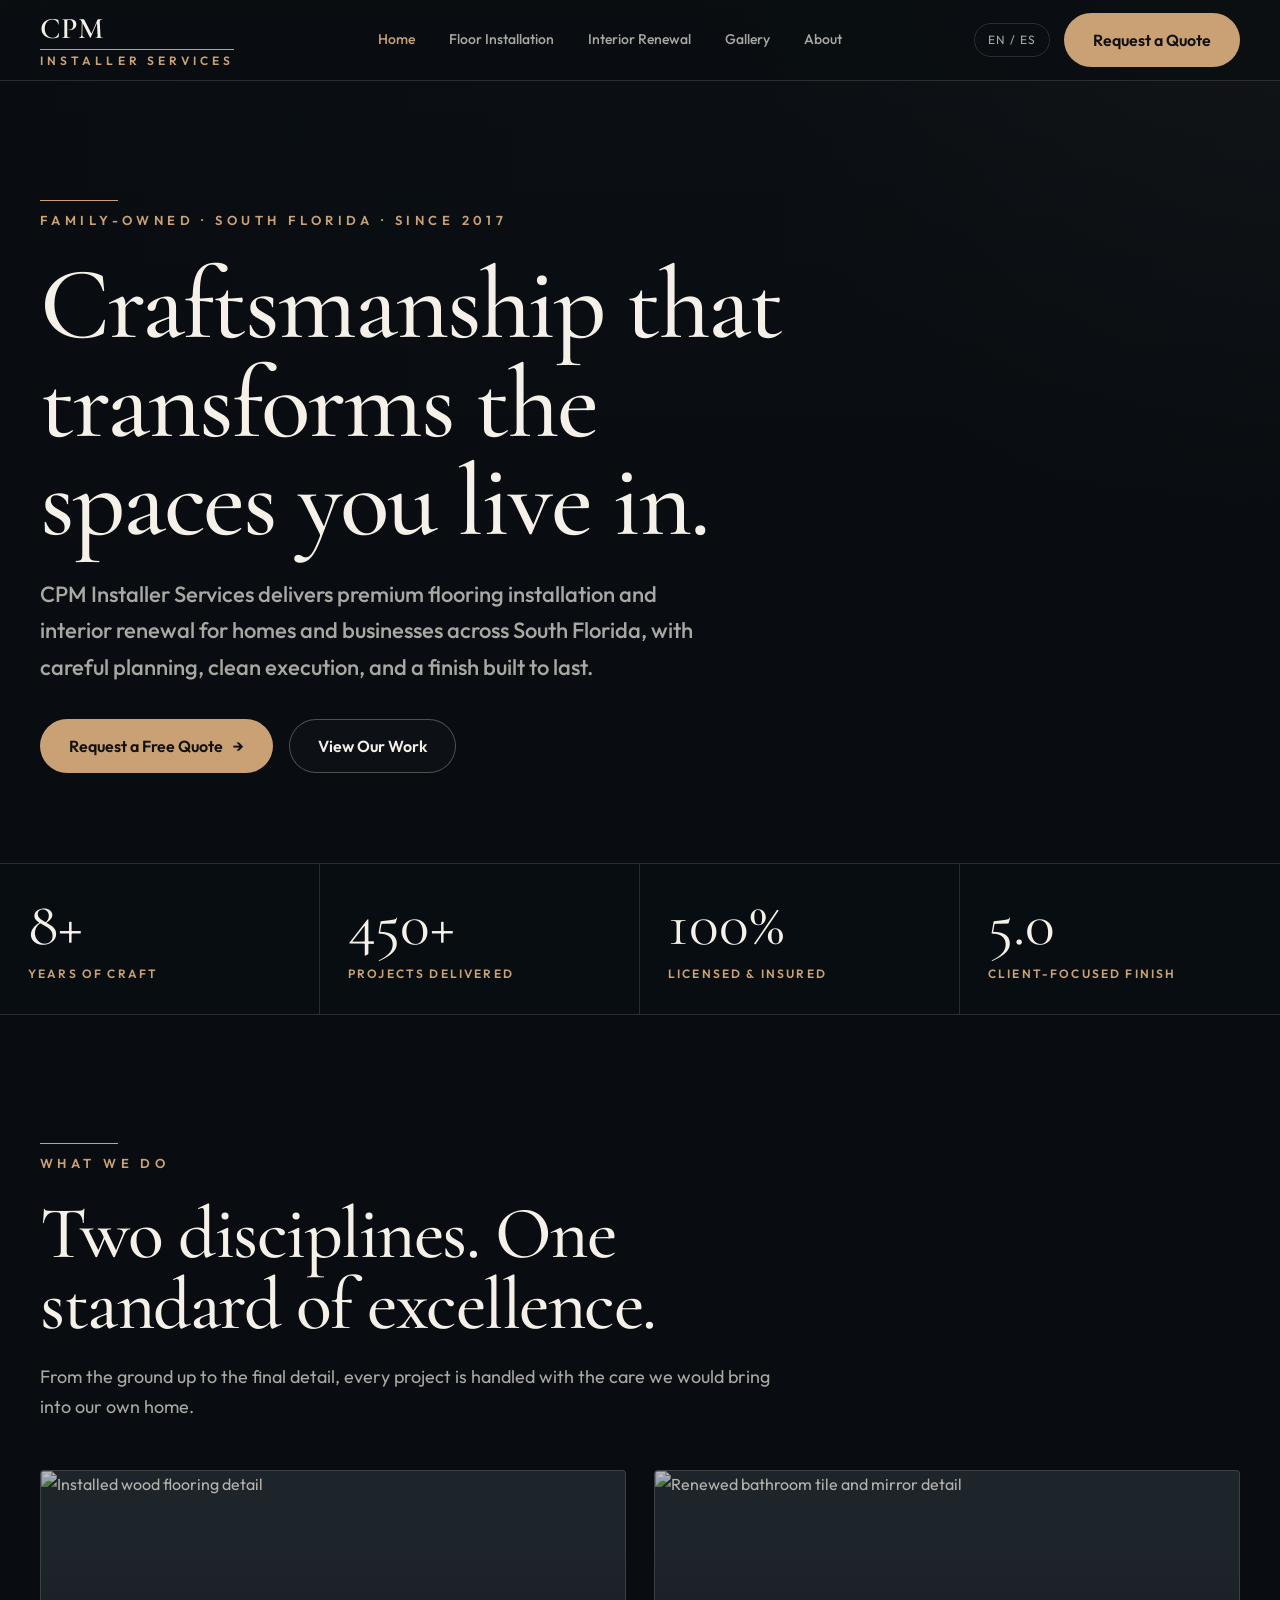
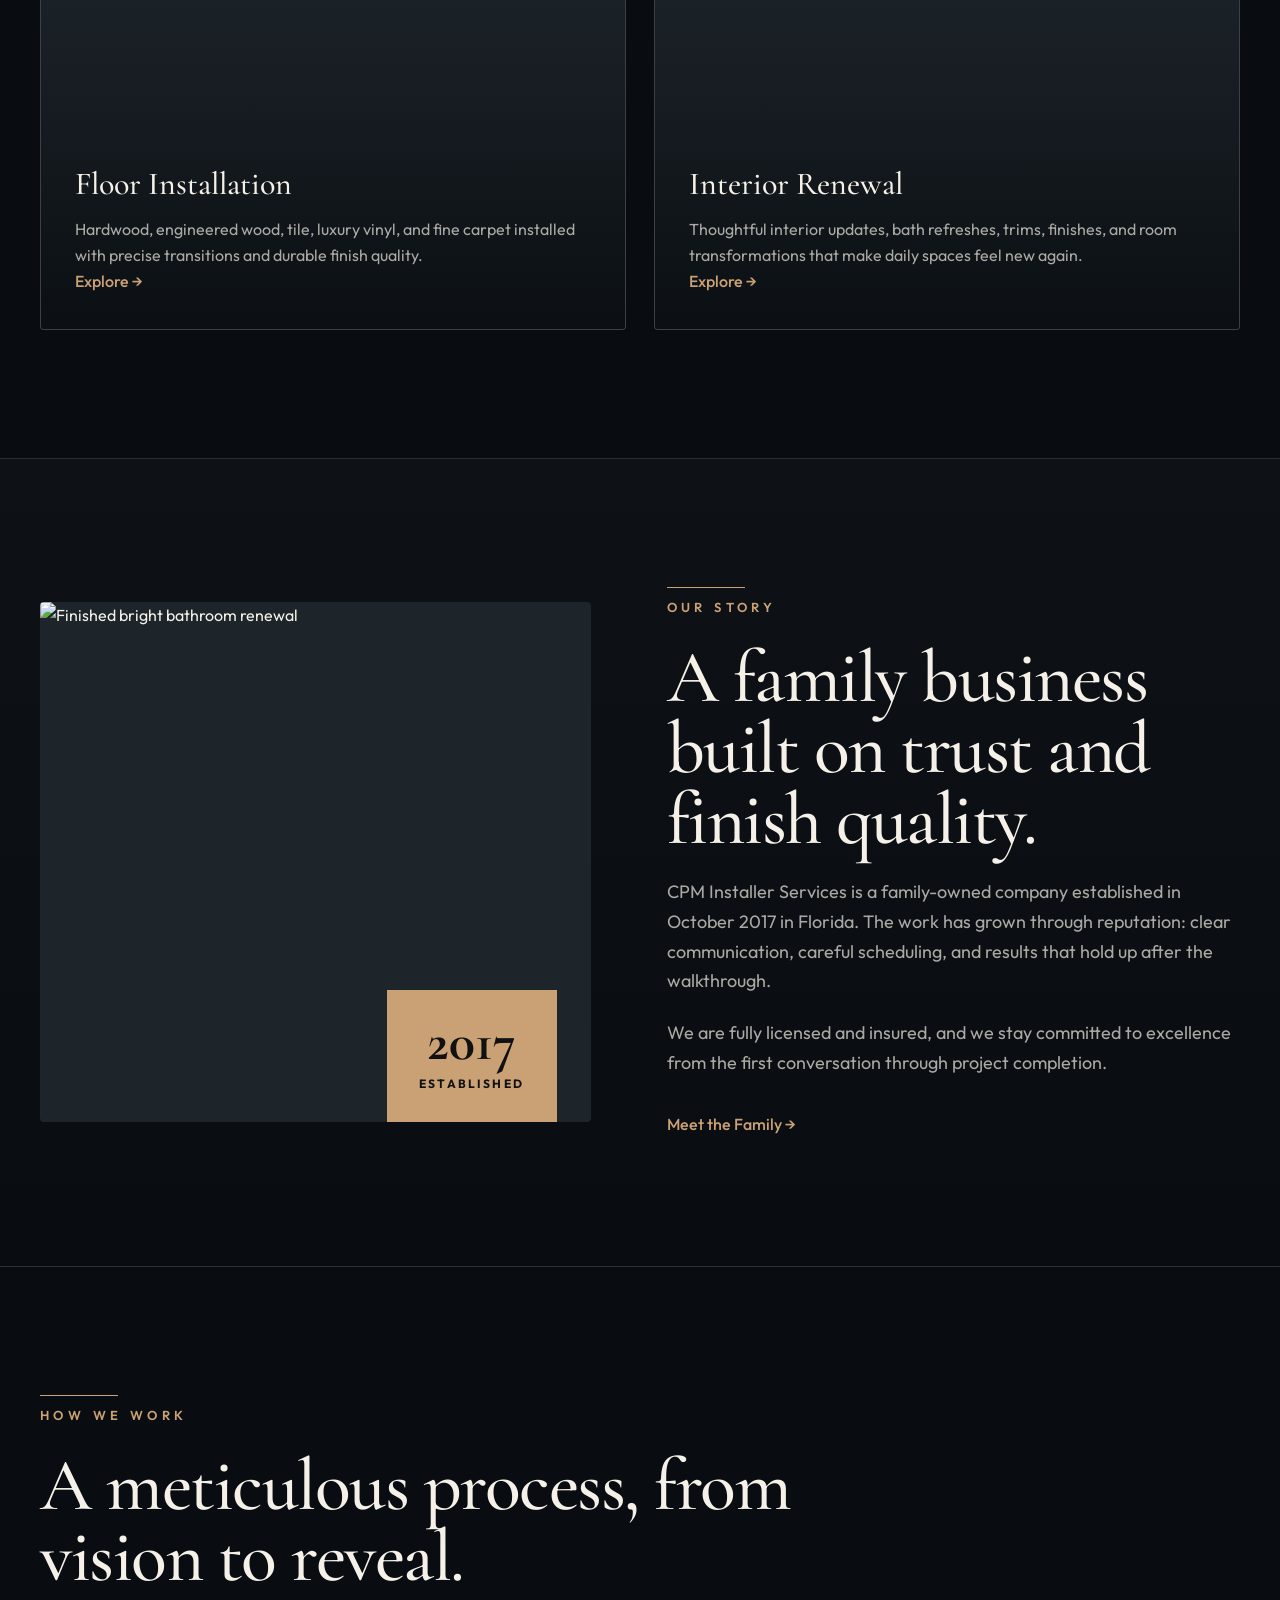
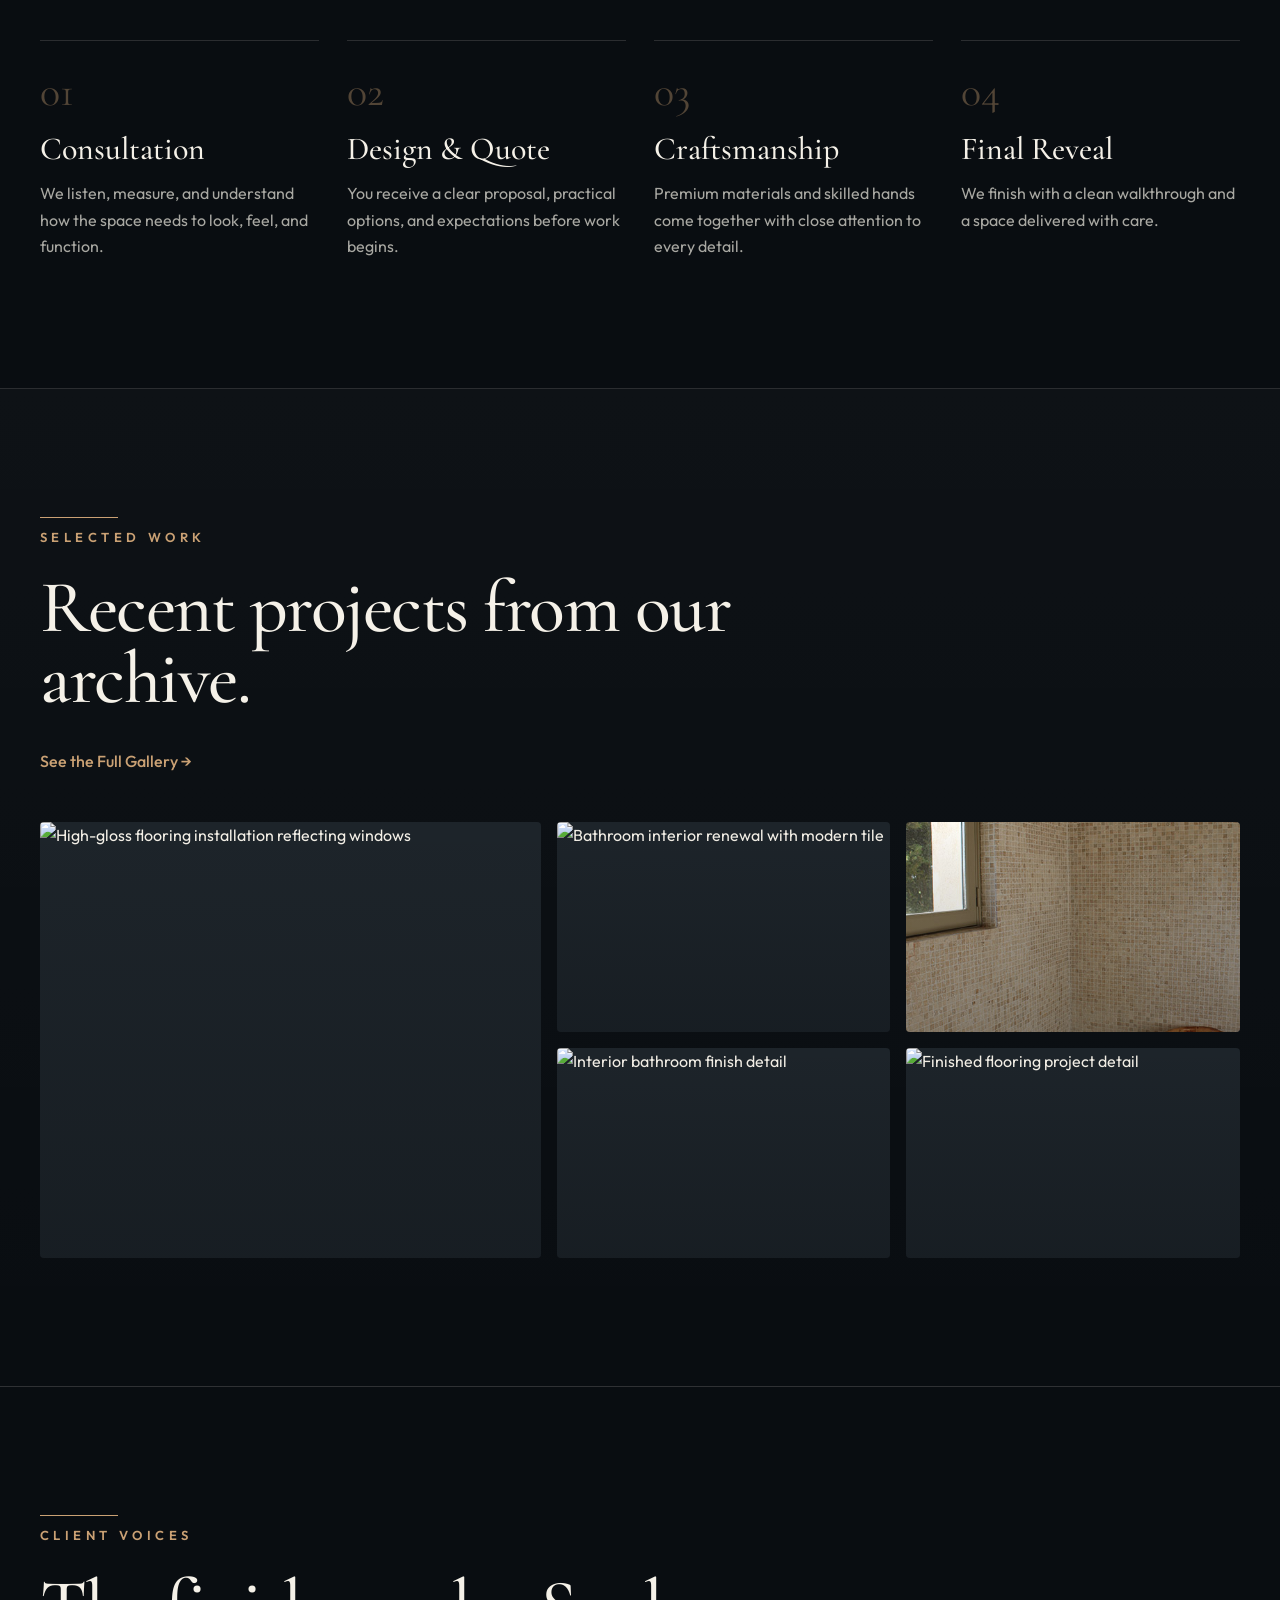
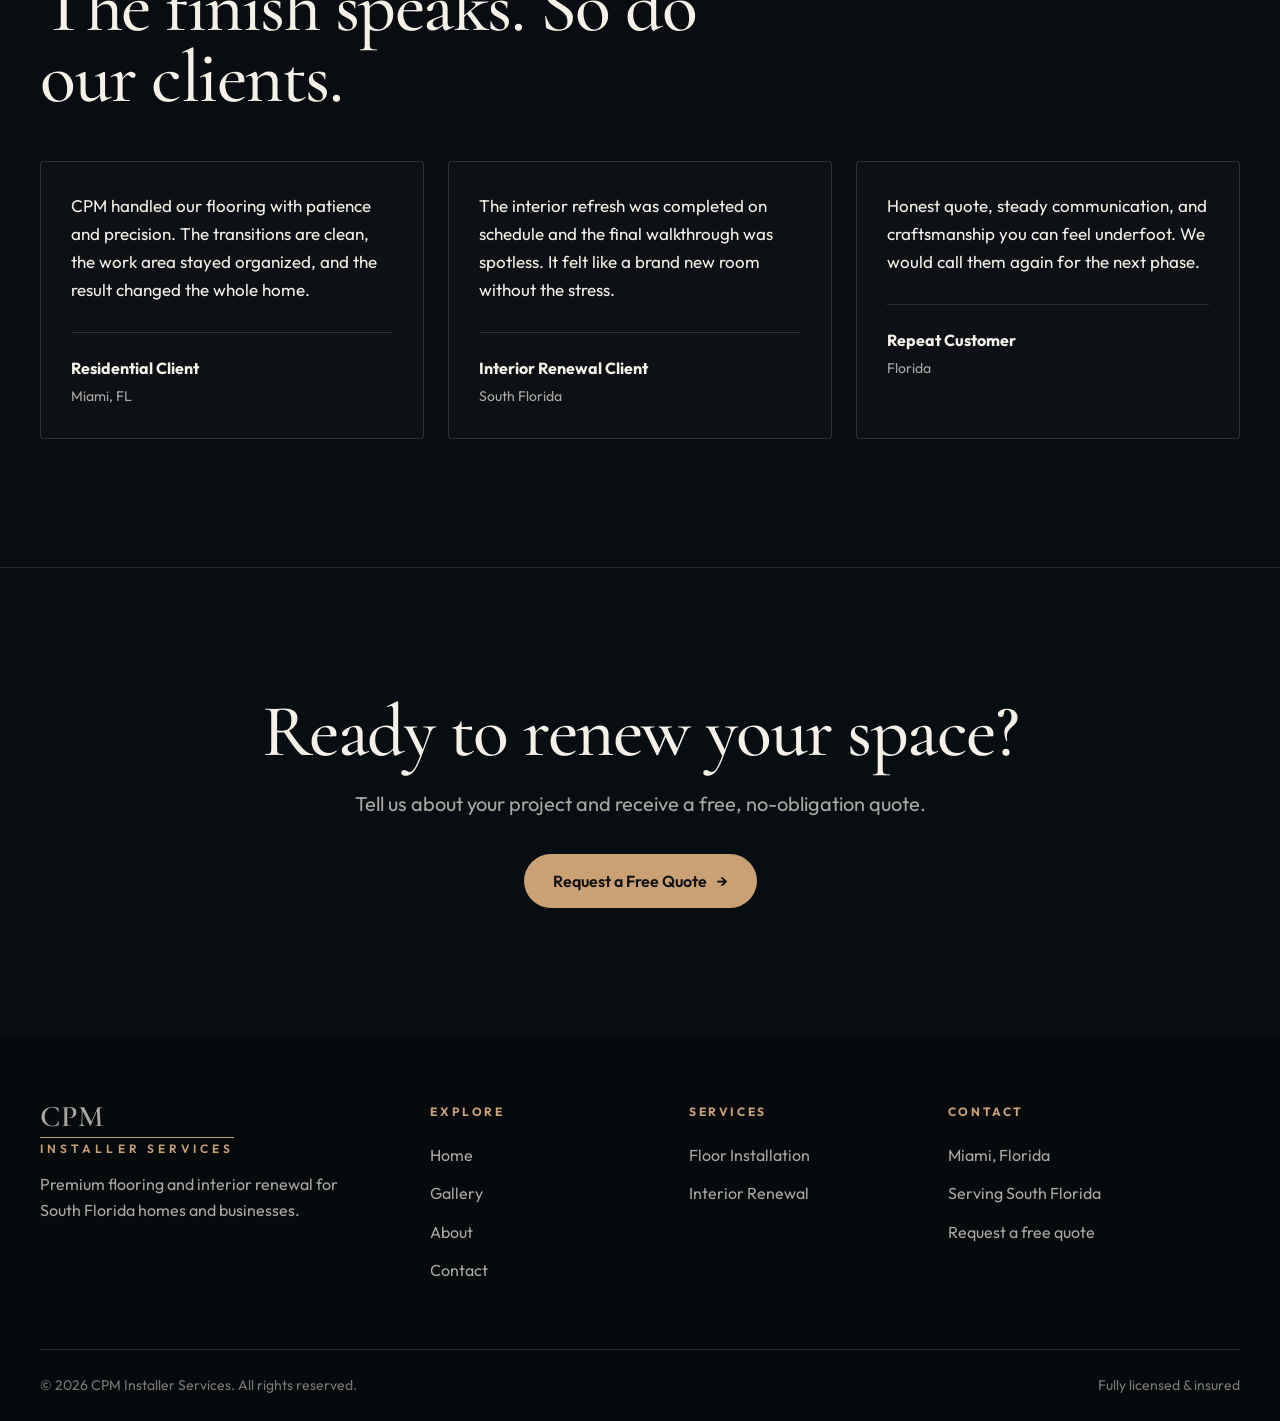
==== commit 92ee8b26: "Fix header CTA and add optimized project images" ====
--- a/index.html
+++ b/index.html
@@ -24,7 +24,6 @@
           <a href="./interior-renewal.html">Interior Renewal</a>
           <a href="./gallery.html">Gallery</a>
           <a href="./about.html">About</a>
-          <a class="btn btn-primary mobile-quote" href="./contact.html">Request a Quote</a>
         </nav>
 
         <div class="header-actions">
--- a/assets/css/style1.css
+++ b/assets/css/style1.css
@@ -183,10 +183,6 @@
   background: currentColor;
 }
 
-.mobile-quote {
-  display: none;
-}
-
 .btn {
   display: inline-flex;
   align-items: center;
@@ -661,6 +657,55 @@
   text-align: center;
 }
 
+.material-grid {
+  gap: 12px;
+}
+
+.material-grid .material-card {
+  position: relative;
+  display: flex;
+  align-items: flex-end;
+  min-height: 132px;
+  padding: 0;
+  overflow: hidden;
+  border-radius: 6px;
+  background: var(--ink);
+  isolation: isolate;
+}
+
+.material-card::after {
+  content: "";
+  position: absolute;
+  inset: 0;
+  z-index: -1;
+  background: linear-gradient(180deg, rgba(9, 13, 17, 0.1), rgba(9, 13, 17, 0.88));
+}
+
+.material-card img {
+  position: absolute;
+  inset: 0;
+  z-index: -2;
+  width: 100%;
+  height: 100%;
+  object-fit: cover;
+  opacity: 0.68;
+  transition: transform 240ms ease, opacity 240ms ease;
+}
+
+.material-card:hover img {
+  transform: scale(1.04);
+  opacity: 0.82;
+}
+
+.material-card span {
+  padding: 15px 16px;
+  color: var(--ivory);
+  font-size: 14px;
+  font-weight: 600;
+  line-height: 1.25;
+  text-align: left;
+}
+
 .gallery-toolbar {
   display: flex;
   flex-wrap: wrap;
@@ -900,9 +945,24 @@
     gap: 16px;
   }
 
-  .main-nav,
+  .main-nav {
+    display: none;
+  }
+
   .header-actions {
+    display: flex;
+    gap: 0;
+  }
+
+  .header-actions .language-pill {
     display: none;
+  }
+
+  .header-actions .btn {
+    width: auto;
+    min-height: 42px;
+    padding: 0 16px;
+    font-size: 13px;
   }
 
   .nav-toggle {
@@ -925,12 +985,6 @@
     padding: 16px 0;
     border-bottom: 1px solid var(--line);
     font-size: 18px;
-  }
-
-  .mobile-quote {
-    display: inline-flex;
-    margin-top: 16px;
-    justify-self: start;
   }
 
   .stats-strip,
@@ -958,6 +1012,10 @@
     grid-template-columns: repeat(2, 1fr);
   }
 
+  .material-grid {
+    grid-template-columns: repeat(2, minmax(0, 1fr));
+  }
+
   .footer-bottom {
     flex-direction: column;
   }
@@ -1081,3 +1139,15 @@
     padding: 24px;
   }
 }
+
+@media (max-width: 420px) {
+  .brand-sub {
+    font-size: 9px;
+    letter-spacing: 0.18em;
+  }
+
+  .header-actions .btn {
+    padding: 0 12px;
+    font-size: 12px;
+  }
+}
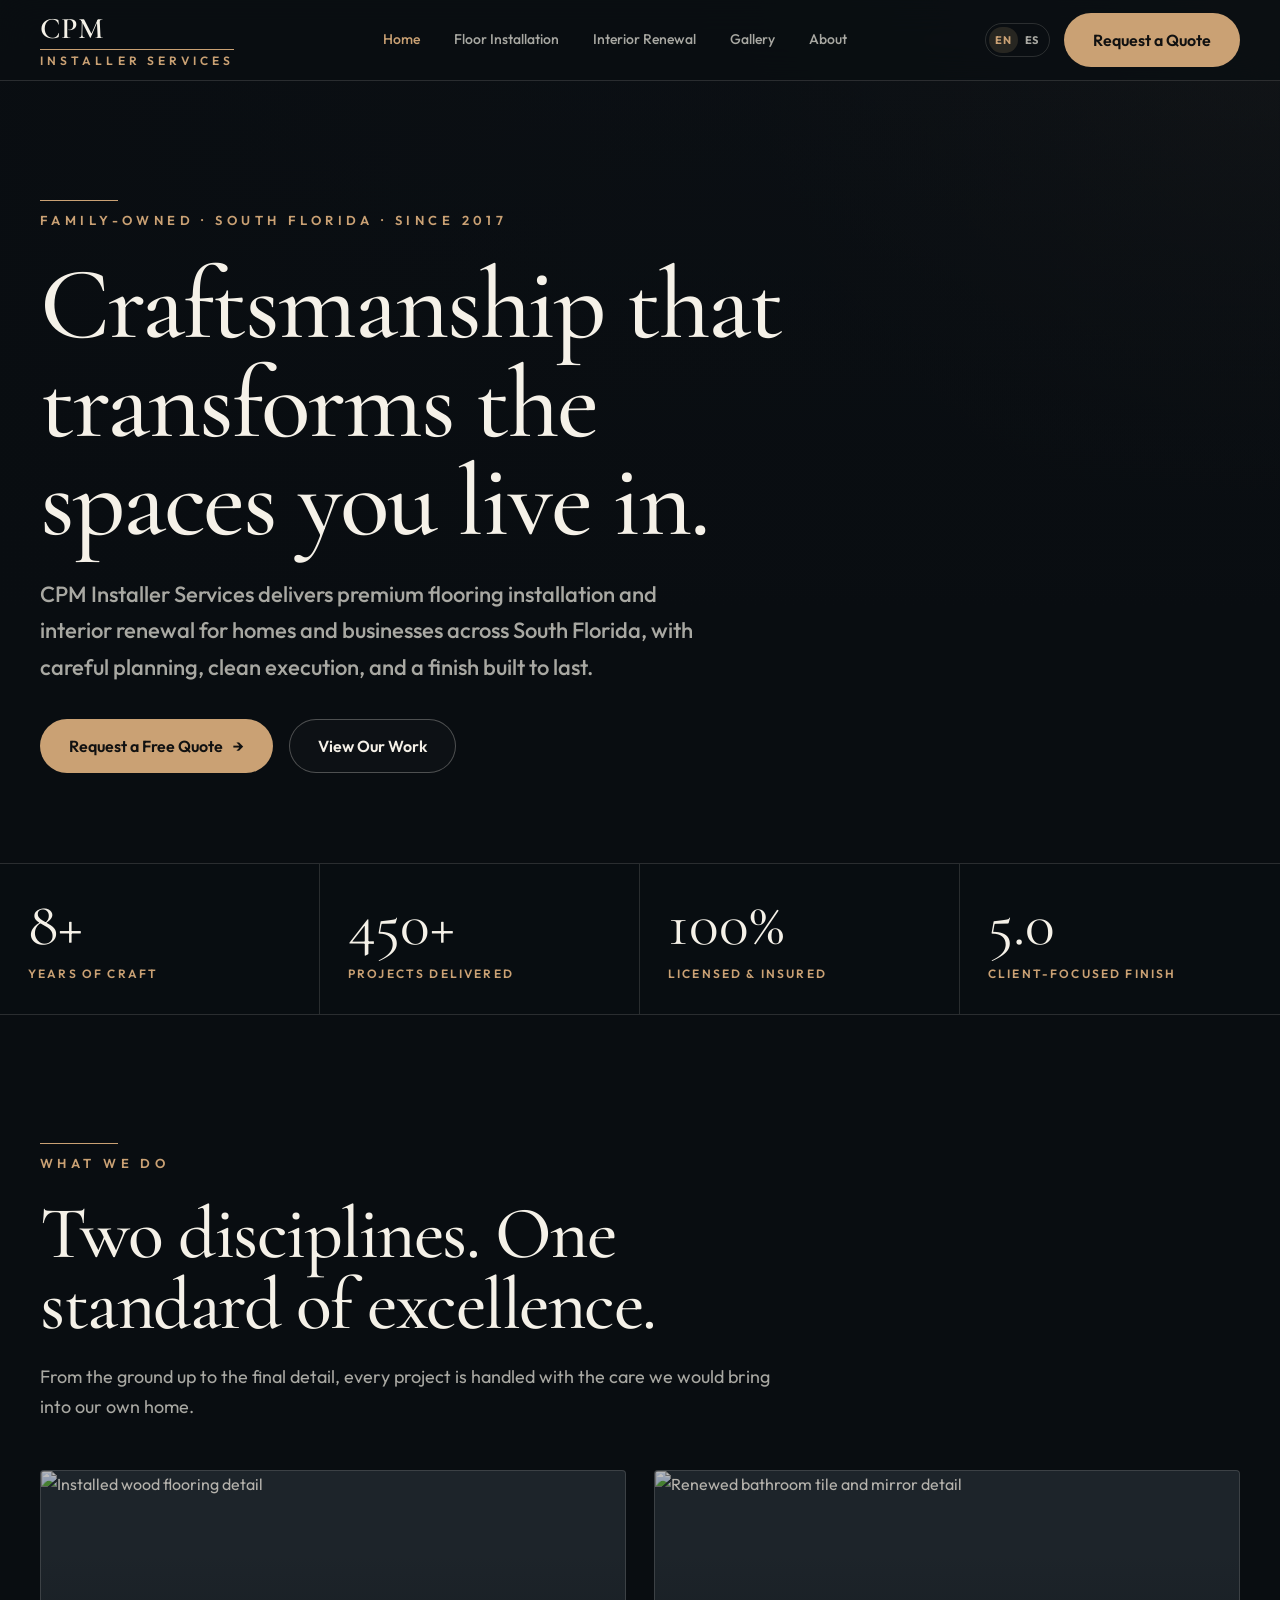
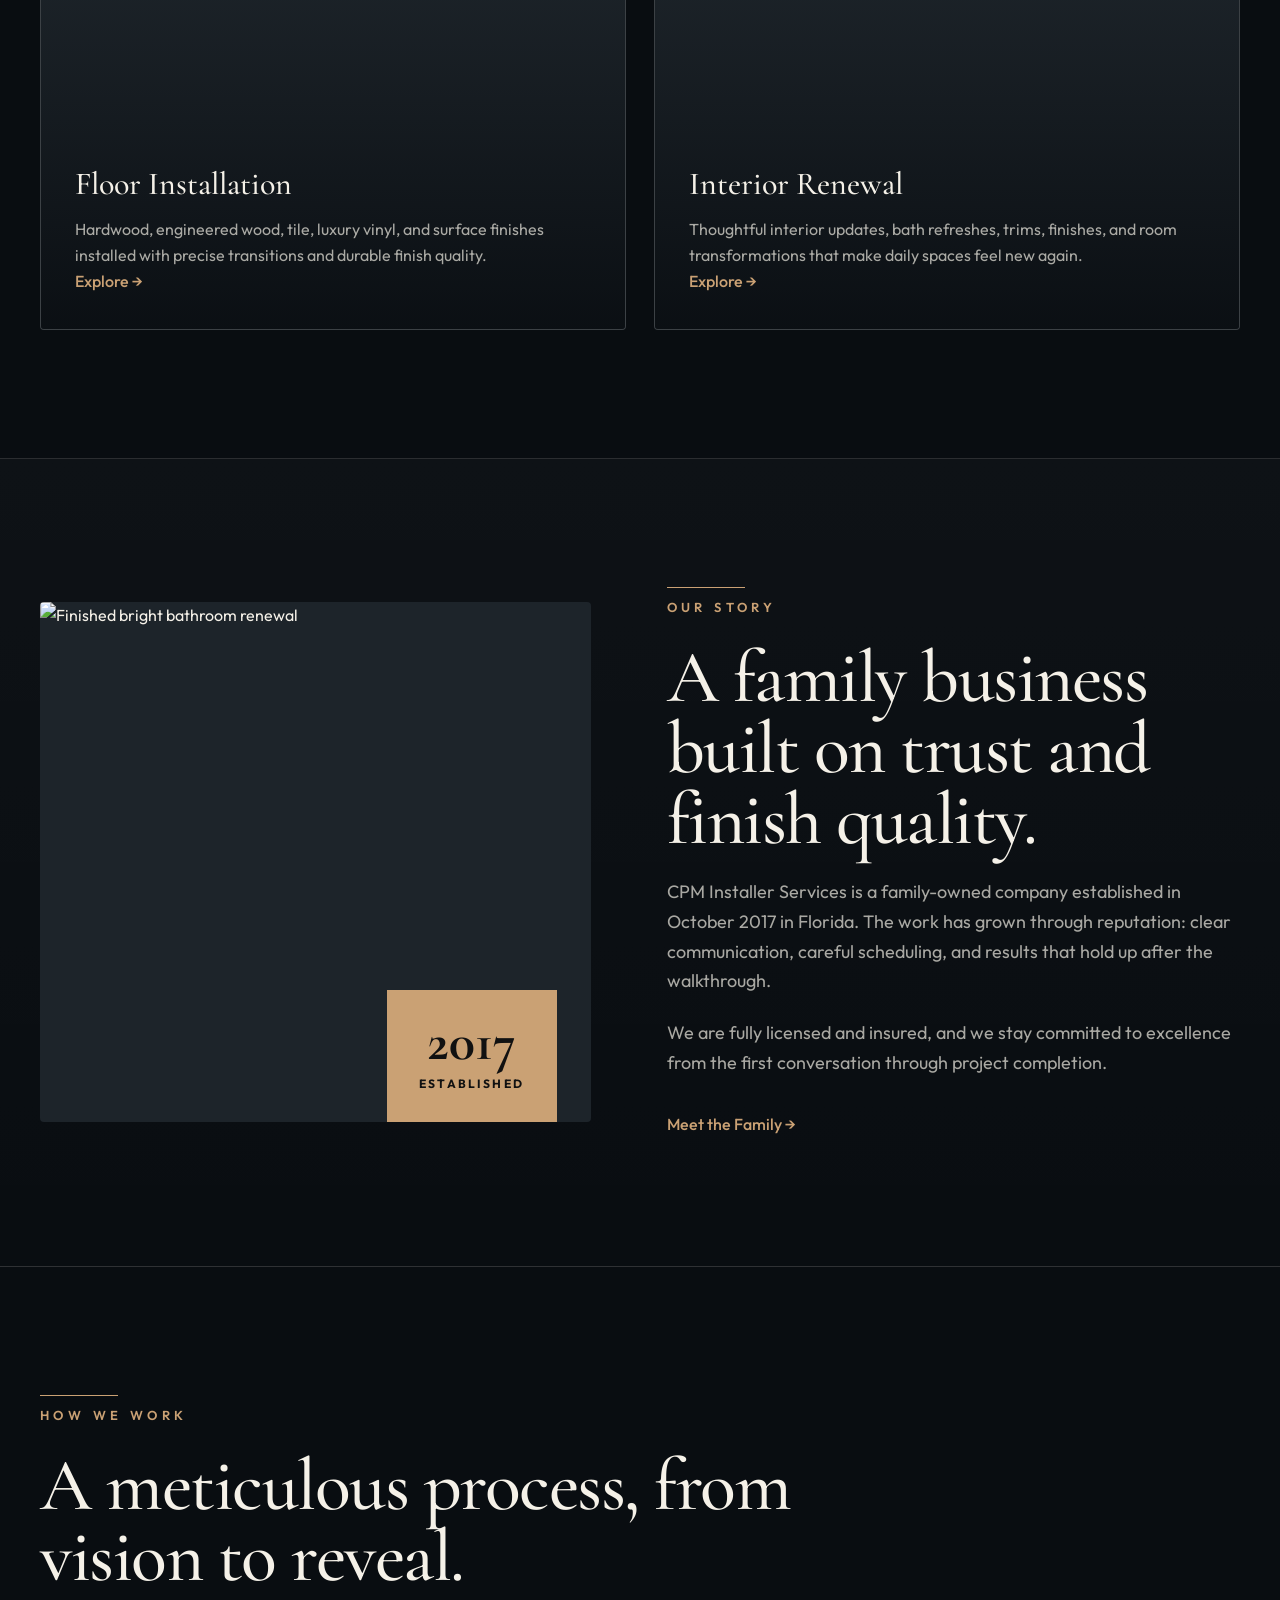
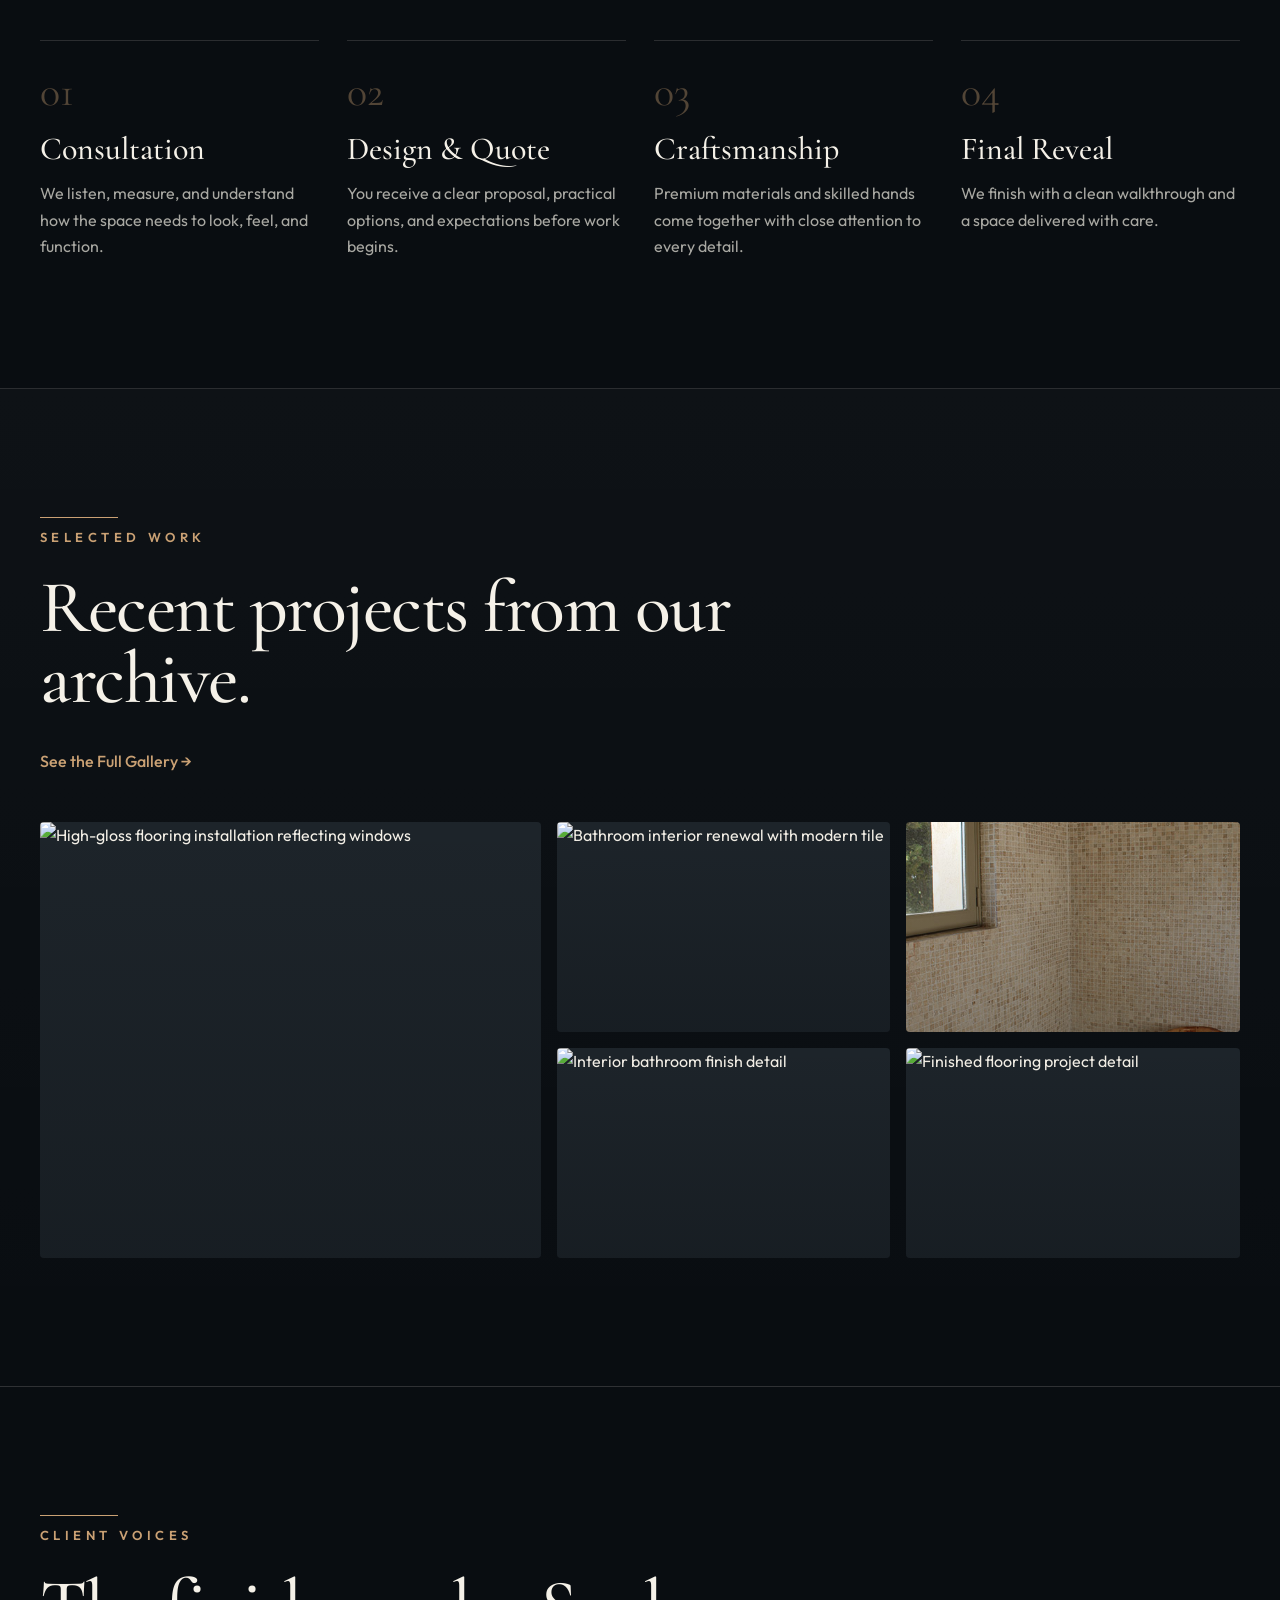
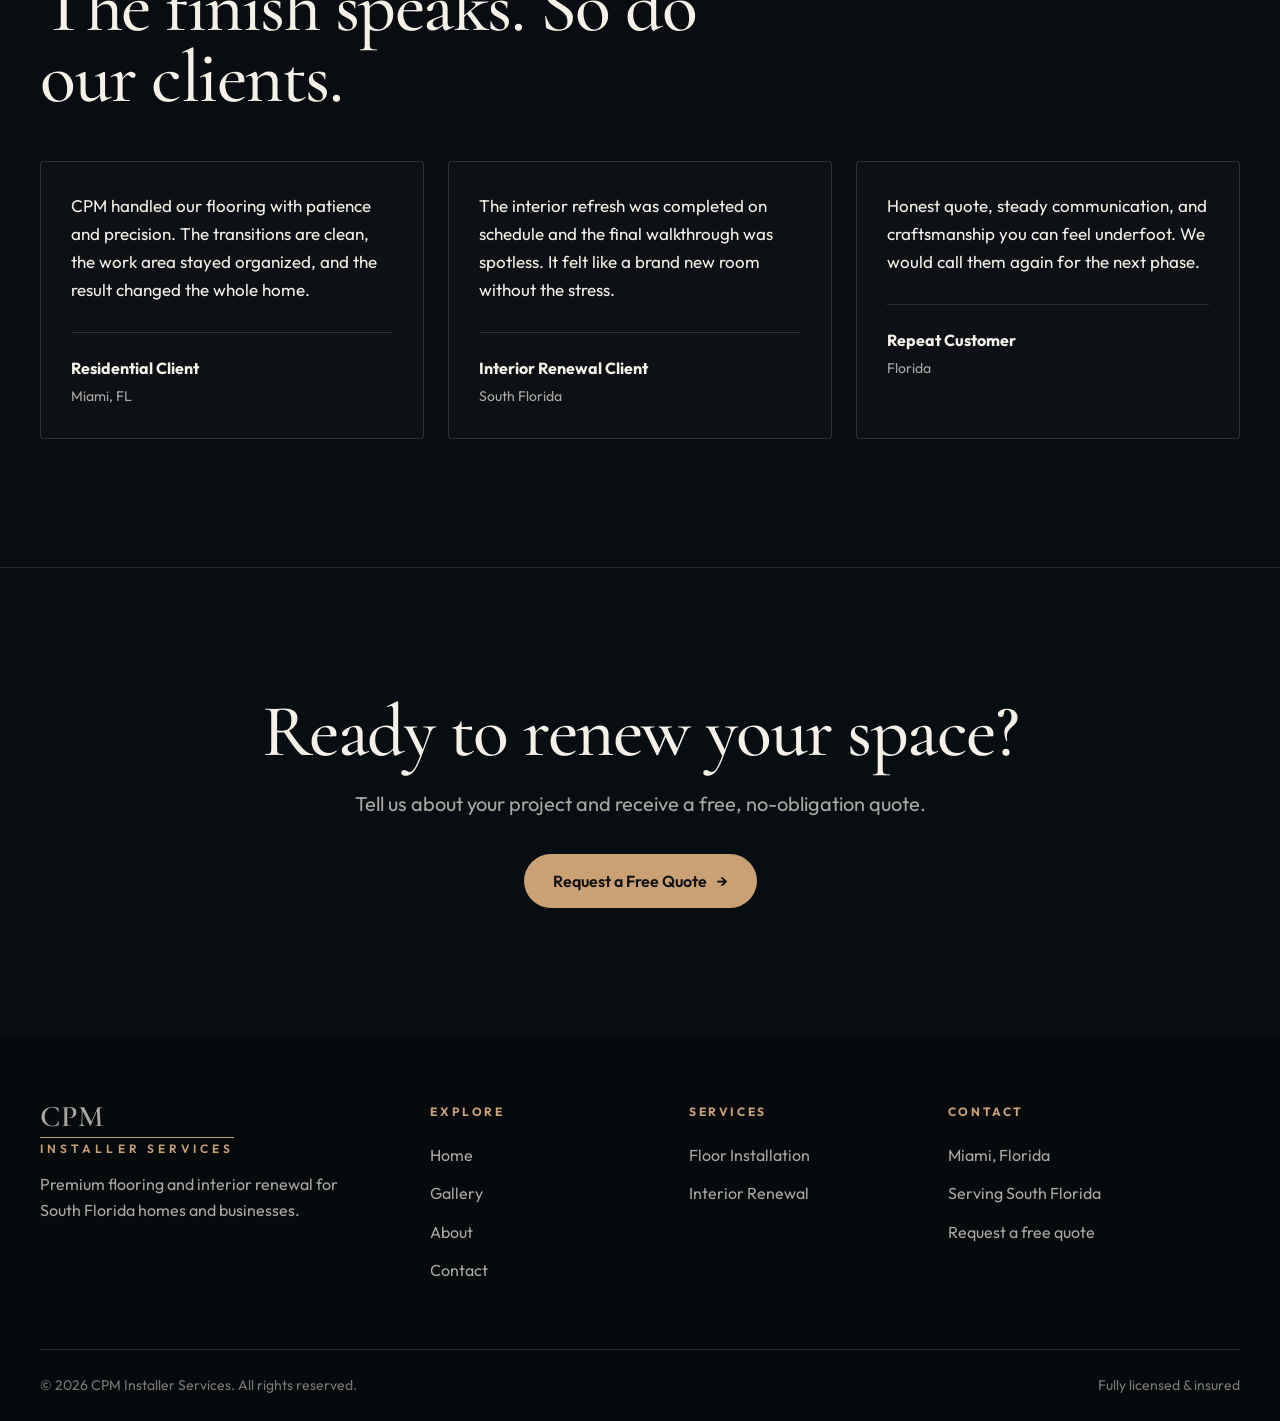
==== commit 56ad6d08: "Add bilingual support and Netlify contact form" ====
--- a/index.html
+++ b/index.html
@@ -3,8 +3,8 @@
 <head>
   <meta charset="UTF-8">
   <meta name="viewport" content="width=device-width, initial-scale=1.0">
-  <meta name="description" content="CPM Installer Services provides premium flooring installation and interior renewal across South Florida.">
-  <title>CPM Installer Services | Flooring & Interior Renewal</title>
+  <meta name="description" content="CPM Installer Services provides premium flooring installation and interior renewal across South Florida." data-i18n-content="home.description">
+  <title data-i18n="home.title">CPM Installer Services | Flooring &amp; Interior Renewal</title>
   <link rel="preconnect" href="https://fonts.googleapis.com">
   <link rel="preconnect" href="https://fonts.gstatic.com" crossorigin>
   <link rel="stylesheet" href="./assets/css/style1.css">
@@ -18,20 +18,27 @@
           <span class="brand-sub">Installer Services</span>
         </a>
 
-        <nav class="main-nav" id="siteNav" aria-label="Primary navigation">
-          <a href="./index.html">Home</a>
-          <a href="./flooring.html">Floor Installation</a>
-          <a href="./interior-renewal.html">Interior Renewal</a>
-          <a href="./gallery.html">Gallery</a>
-          <a href="./about.html">About</a>
+        <nav class="main-nav" id="siteNav" aria-label="Primary navigation" data-i18n-aria-label="nav.primary">
+          <a href="./index.html" data-i18n="nav.home">Home</a>
+          <a href="./flooring.html" data-i18n="nav.flooring">Floor Installation</a>
+          <a href="./interior-renewal.html" data-i18n="nav.interior">Interior Renewal</a>
+          <a href="./gallery.html" data-i18n="nav.gallery">Gallery</a>
+          <a href="./about.html" data-i18n="nav.about">About</a>
+          <div class="language-switcher mobile-language" role="group" aria-label="Language options" data-i18n-aria-label="nav.language">
+            <button class="language-option" type="button" data-language="en" aria-pressed="true">EN</button>
+            <button class="language-option" type="button" data-language="es" aria-pressed="false">ES</button>
+          </div>
         </nav>
 
         <div class="header-actions">
-          <span class="language-pill" aria-label="Language options">EN / ES</span>
-          <a class="btn btn-primary" href="./contact.html">Request a Quote</a>
-        </div>
-
-        <button class="nav-toggle" id="navToggle" type="button" aria-label="Toggle navigation" aria-expanded="false" aria-controls="siteNav">
+          <div class="language-pill language-switcher" role="group" aria-label="Language options" data-i18n-aria-label="nav.language">
+            <button class="language-option" type="button" data-language="en" aria-pressed="true">EN</button>
+            <button class="language-option" type="button" data-language="es" aria-pressed="false">ES</button>
+          </div>
+          <a class="btn btn-primary" href="./contact.html" data-i18n="nav.requestQuote">Request a Quote</a>
+        </div>
+
+        <button class="nav-toggle" id="navToggle" type="button" aria-label="Toggle navigation" data-i18n-aria-label="nav.toggle" aria-expanded="false" aria-controls="siteNav">
           <span class="nav-toggle-lines" aria-hidden="true"><span></span><span></span><span></span></span>
         </button>
       </div>
@@ -41,60 +48,60 @@
       <section class="hero" style="background-image: url('./assets/img/fondo.jpg');">
         <div class="container">
           <div class="hero-content">
-            <span class="eyebrow">Family-owned &middot; South Florida &middot; Since 2017</span>
-            <h1>Craftsmanship that transforms the spaces you live in.</h1>
-            <p class="lead">CPM Installer Services delivers premium flooring installation and interior renewal for homes and businesses across South Florida, with careful planning, clean execution, and a finish built to last.</p>
+            <span class="eyebrow" data-i18n="home.eyebrow">Family-owned &middot; South Florida &middot; Since 2017</span>
+            <h1 data-i18n="home.heroTitle">Craftsmanship that transforms the spaces you live in.</h1>
+            <p class="lead" data-i18n="home.lead">CPM Installer Services delivers premium flooring installation and interior renewal for homes and businesses across South Florida, with careful planning, clean execution, and a finish built to last.</p>
             <div class="hero-actions">
-              <a class="btn btn-primary" href="./contact.html">Request a Free Quote <span aria-hidden="true">&rarr;</span></a>
-              <a class="btn btn-secondary" href="./gallery.html">View Our Work</a>
-            </div>
-          </div>
-        </div>
-      </section>
-
-      <section class="stats-strip" aria-label="Company highlights">
+              <a class="btn btn-primary" href="./contact.html"><span data-i18n="home.requestFreeQuote">Request a Free Quote</span> <span aria-hidden="true">&rarr;</span></a>
+              <a class="btn btn-secondary" href="./gallery.html" data-i18n="home.viewWork">View Our Work</a>
+            </div>
+          </div>
+        </div>
+      </section>
+
+      <section class="stats-strip" aria-label="Company highlights" data-i18n-aria-label="home.highlights">
         <div class="stat-item">
           <span class="stat-number">8+</span>
-          <span class="stat-label">Years of Craft</span>
+          <span class="stat-label" data-i18n="home.statsCraft">Years of Craft</span>
         </div>
         <div class="stat-item">
           <span class="stat-number">450+</span>
-          <span class="stat-label">Projects Delivered</span>
+          <span class="stat-label" data-i18n="home.statsProjects">Projects Delivered</span>
         </div>
         <div class="stat-item">
           <span class="stat-number">100%</span>
-          <span class="stat-label">Licensed &amp; Insured</span>
+          <span class="stat-label" data-i18n="home.statsLicensed">Licensed &amp; Insured</span>
         </div>
         <div class="stat-item">
           <span class="stat-number">5.0</span>
-          <span class="stat-label">Client-Focused Finish</span>
+          <span class="stat-label" data-i18n="home.statsClient">Client-Focused Finish</span>
         </div>
       </section>
 
       <section class="section" aria-labelledby="services-heading">
         <div class="container">
           <div class="section-heading">
-            <span class="eyebrow">What We Do</span>
-            <h2 id="services-heading">Two disciplines. One standard of excellence.</h2>
-            <p>From the ground up to the final detail, every project is handled with the care we would bring into our own home.</p>
+            <span class="eyebrow" data-i18n="home.servicesEyebrow">What We Do</span>
+            <h2 id="services-heading" data-i18n="home.servicesTitle">Two disciplines. One standard of excellence.</h2>
+            <p data-i18n="home.servicesText">From the ground up to the final detail, every project is handled with the care we would bring into our own home.</p>
           </div>
 
           <div class="services-grid">
             <a class="service-card" href="./flooring.html">
               <img src="./assets/img/floor(1).jpg" alt="Installed wood flooring detail">
               <div class="service-card-content">
-                <h3>Floor Installation</h3>
-                <p>Hardwood, engineered wood, tile, luxury vinyl, and fine carpet installed with precise transitions and durable finish quality.</p>
-                <span class="link-arrow">Explore &rarr;</span>
+                <h3 data-i18n="home.serviceFlooring">Floor Installation</h3>
+                <p data-i18n="home.serviceFlooringText">Hardwood, engineered wood, tile, luxury vinyl, and surface finishes installed with precise transitions and durable finish quality.</p>
+                <span class="link-arrow" data-i18n="home.explore">Explore &rarr;</span>
               </div>
             </a>
 
             <a class="service-card" href="./interior-renewal.html">
               <img src="./assets/img/interior(21).jpg" alt="Renewed bathroom tile and mirror detail">
               <div class="service-card-content">
-                <h3>Interior Renewal</h3>
-                <p>Thoughtful interior updates, bath refreshes, trims, finishes, and room transformations that make daily spaces feel new again.</p>
-                <span class="link-arrow">Explore &rarr;</span>
+                <h3 data-i18n="home.serviceInterior">Interior Renewal</h3>
+                <p data-i18n="home.serviceInteriorText">Thoughtful interior updates, bath refreshes, trims, finishes, and room transformations that make daily spaces feel new again.</p>
+                <span class="link-arrow" data-i18n="home.explore">Explore &rarr;</span>
               </div>
             </a>
           </div>
@@ -107,16 +114,16 @@
             <img src="./assets/img/interior(18).jpg" alt="Finished bright bathroom renewal">
             <div class="story-badge">
               <strong>2017</strong>
-              <span>Established</span>
+              <span data-i18n="home.established">Established</span>
             </div>
           </div>
           <div class="split-copy">
-            <span class="eyebrow">Our Story</span>
-            <h2 id="story-heading">A family business built on trust and finish quality.</h2>
-            <p>CPM Installer Services is a family-owned company established in October 2017 in Florida. The work has grown through reputation: clear communication, careful scheduling, and results that hold up after the walkthrough.</p>
-            <p>We are fully licensed and insured, and we stay committed to excellence from the first conversation through project completion.</p>
+            <span class="eyebrow" data-i18n="home.storyEyebrow">Our Story</span>
+            <h2 id="story-heading" data-i18n="home.storyTitle">A family business built on trust and finish quality.</h2>
+            <p data-i18n="home.storyText1">CPM Installer Services is a family-owned company established in October 2017 in Florida. The work has grown through reputation: clear communication, careful scheduling, and results that hold up after the walkthrough.</p>
+            <p data-i18n="home.storyText2">We are fully licensed and insured, and we stay committed to excellence from the first conversation through project completion.</p>
             <div class="section-actions">
-              <a class="link-arrow" href="./about.html">Meet the Family &rarr;</a>
+              <a class="link-arrow" href="./about.html" data-i18n="home.meetFamily">Meet the Family &rarr;</a>
             </div>
           </div>
         </div>
@@ -125,30 +132,30 @@
       <section class="section" aria-labelledby="process-heading">
         <div class="container">
           <div class="section-heading">
-            <span class="eyebrow">How We Work</span>
-            <h2 id="process-heading">A meticulous process, from vision to reveal.</h2>
+            <span class="eyebrow" data-i18n="home.processEyebrow">How We Work</span>
+            <h2 id="process-heading" data-i18n="home.processTitle">A meticulous process, from vision to reveal.</h2>
           </div>
 
           <div class="process-grid">
             <article class="process-card">
               <span class="process-number">01</span>
-              <h3>Consultation</h3>
-              <p>We listen, measure, and understand how the space needs to look, feel, and function.</p>
+              <h3 data-i18n="home.consultation">Consultation</h3>
+              <p data-i18n="home.consultationText">We listen, measure, and understand how the space needs to look, feel, and function.</p>
             </article>
             <article class="process-card">
               <span class="process-number">02</span>
-              <h3>Design &amp; Quote</h3>
-              <p>You receive a clear proposal, practical options, and expectations before work begins.</p>
+              <h3 data-i18n="home.designQuote">Design &amp; Quote</h3>
+              <p data-i18n="home.designQuoteText">You receive a clear proposal, practical options, and expectations before work begins.</p>
             </article>
             <article class="process-card">
               <span class="process-number">03</span>
-              <h3>Craftsmanship</h3>
-              <p>Premium materials and skilled hands come together with close attention to every detail.</p>
+              <h3 data-i18n="home.craftsmanship">Craftsmanship</h3>
+              <p data-i18n="home.craftsmanshipText">Premium materials and skilled hands come together with close attention to every detail.</p>
             </article>
             <article class="process-card">
               <span class="process-number">04</span>
-              <h3>Final Reveal</h3>
-              <p>We finish with a clean walkthrough and a space delivered with care.</p>
+              <h3 data-i18n="home.finalReveal">Final Reveal</h3>
+              <p data-i18n="home.finalRevealText">We finish with a clean walkthrough and a space delivered with care.</p>
             </article>
           </div>
         </div>
@@ -157,10 +164,10 @@
       <section class="section section-alt" aria-labelledby="selected-work-heading">
         <div class="container">
           <div class="section-heading">
-            <span class="eyebrow">Selected Work</span>
-            <h2 id="selected-work-heading">Recent projects from our archive.</h2>
+            <span class="eyebrow" data-i18n="home.workEyebrow">Selected Work</span>
+            <h2 id="selected-work-heading" data-i18n="home.workTitle">Recent projects from our archive.</h2>
             <div class="section-actions">
-              <a class="link-arrow" href="./gallery.html">See the Full Gallery &rarr;</a>
+              <a class="link-arrow" href="./gallery.html" data-i18n="home.seeGallery">See the Full Gallery &rarr;</a>
             </div>
           </div>
 
@@ -187,29 +194,29 @@
       <section class="section" aria-labelledby="testimonials-heading">
         <div class="container">
           <div class="section-heading">
-            <span class="eyebrow">Client Voices</span>
-            <h2 id="testimonials-heading">The finish speaks. So do our clients.</h2>
+            <span class="eyebrow" data-i18n="home.clientsEyebrow">Client Voices</span>
+            <h2 id="testimonials-heading" data-i18n="home.clientsTitle">The finish speaks. So do our clients.</h2>
           </div>
 
           <div class="testimonials-grid">
             <article class="testimonial-card">
-              <blockquote>CPM handled our flooring with patience and precision. The transitions are clean, the work area stayed organized, and the result changed the whole home.</blockquote>
+              <blockquote data-i18n="home.testimonial1">CPM handled our flooring with patience and precision. The transitions are clean, the work area stayed organized, and the result changed the whole home.</blockquote>
               <footer>
-                <strong>Residential Client</strong>
+                <strong data-i18n="home.testimonial1Role">Residential Client</strong>
                 <span>Miami, FL</span>
               </footer>
             </article>
             <article class="testimonial-card">
-              <blockquote>The interior refresh was completed on schedule and the final walkthrough was spotless. It felt like a brand new room without the stress.</blockquote>
+              <blockquote data-i18n="home.testimonial2">The interior refresh was completed on schedule and the final walkthrough was spotless. It felt like a brand new room without the stress.</blockquote>
               <footer>
-                <strong>Interior Renewal Client</strong>
+                <strong data-i18n="home.testimonial2Role">Interior Renewal Client</strong>
                 <span>South Florida</span>
               </footer>
             </article>
             <article class="testimonial-card">
-              <blockquote>Honest quote, steady communication, and craftsmanship you can feel underfoot. We would call them again for the next phase.</blockquote>
+              <blockquote data-i18n="home.testimonial3">Honest quote, steady communication, and craftsmanship you can feel underfoot. We would call them again for the next phase.</blockquote>
               <footer>
-                <strong>Repeat Customer</strong>
+                <strong data-i18n="home.testimonial3Role">Repeat Customer</strong>
                 <span>Florida</span>
               </footer>
             </article>
@@ -219,10 +226,10 @@
 
       <section class="cta-band" style="background-image: url('./assets/img/fondo-madera.jpg');" aria-labelledby="cta-heading">
         <div class="container">
-          <h2 id="cta-heading">Ready to renew your space?</h2>
-          <p>Tell us about your project and receive a free, no-obligation quote.</p>
+          <h2 id="cta-heading" data-i18n="home.ctaTitle">Ready to renew your space?</h2>
+          <p data-i18n="home.ctaText">Tell us about your project and receive a free, no-obligation quote.</p>
           <div class="hero-actions" style="justify-content: center;">
-            <a class="btn btn-primary" href="./contact.html">Request a Free Quote <span aria-hidden="true">&rarr;</span></a>
+            <a class="btn btn-primary" href="./contact.html"><span data-i18n="home.requestFreeQuote">Request a Free Quote</span> <span aria-hidden="true">&rarr;</span></a>
           </div>
         </div>
       </section>
@@ -235,40 +242,41 @@
             <span class="brand-main">CPM</span>
             <span class="brand-sub">Installer Services</span>
           </a>
-          <p>Premium flooring and interior renewal for South Florida homes and businesses.</p>
-        </div>
-        <div>
-          <h3>Explore</h3>
+          <p data-i18n="footer.tagline">Premium flooring and interior renewal for South Florida homes and businesses.</p>
+        </div>
+        <div>
+          <h3 data-i18n="footer.explore">Explore</h3>
           <ul class="footer-links">
-            <li><a href="./index.html">Home</a></li>
-            <li><a href="./gallery.html">Gallery</a></li>
-            <li><a href="./about.html">About</a></li>
-            <li><a href="./contact.html">Contact</a></li>
+            <li><a href="./index.html" data-i18n="nav.home">Home</a></li>
+            <li><a href="./gallery.html" data-i18n="nav.gallery">Gallery</a></li>
+            <li><a href="./about.html" data-i18n="nav.about">About</a></li>
+            <li><a href="./contact.html" data-i18n="footer.contact">Contact</a></li>
           </ul>
         </div>
         <div>
-          <h3>Services</h3>
+          <h3 data-i18n="footer.services">Services</h3>
           <ul class="footer-links">
-            <li><a href="./flooring.html">Floor Installation</a></li>
-            <li><a href="./interior-renewal.html">Interior Renewal</a></li>
+            <li><a href="./flooring.html" data-i18n="nav.flooring">Floor Installation</a></li>
+            <li><a href="./interior-renewal.html" data-i18n="nav.interior">Interior Renewal</a></li>
           </ul>
         </div>
         <div>
-          <h3>Contact</h3>
+          <h3 data-i18n="footer.contact">Contact</h3>
           <ul class="footer-contact">
             <li>Miami, Florida</li>
-            <li>Serving South Florida</li>
-            <li><a href="./contact.html">Request a free quote</a></li>
+            <li data-i18n="footer.serving">Serving South Florida</li>
+            <li><a href="./contact.html" data-i18n="footer.requestFreeQuote">Request a free quote</a></li>
           </ul>
         </div>
       </div>
       <div class="container footer-bottom">
-        <span>&copy; 2026 CPM Installer Services. All rights reserved.</span>
-        <span>Fully licensed &amp; insured</span>
+        <span data-i18n="footer.copyright">&copy; 2026 CPM Installer Services. All rights reserved.</span>
+        <span data-i18n="footer.licensed">Fully licensed &amp; insured</span>
       </div>
     </footer>
   </div>
 
   <script src="./assets/js/js2.js"></script>
+  <script src="./assets/js/i18n.js"></script>
 </body>
 </html>
--- a/assets/css/style1.css
+++ b/assets/css/style1.css
@@ -142,19 +142,46 @@
   display: inline-flex;
   align-items: center;
   min-height: 34px;
-  padding: 0 13px;
+  padding: 3px;
   border: 1px solid var(--line);
   border-radius: 999px;
+  transition: border-color 180ms ease, color 180ms ease;
+}
+
+.language-pill:hover,
+.language-pill:focus-within {
+  border-color: var(--champagne);
+}
+
+.language-option {
+  min-width: 28px;
+  min-height: 26px;
+  padding: 0 6px;
+  border: 0;
+  border-radius: 999px;
+  background: transparent;
   color: var(--muted);
-  font-size: 12px;
+  cursor: pointer;
+  font-size: 11px;
+  font-weight: 700;
   letter-spacing: 0.08em;
-  transition: border-color 180ms ease, color 180ms ease;
-}
-
-.language-pill:hover,
-.language-pill:focus {
-  border-color: var(--champagne);
+  line-height: 1;
+}
+
+.language-option:hover,
+.language-option:focus-visible,
+.language-option.is-active {
+  background: rgba(202, 161, 116, 0.16);
   color: var(--champagne);
+}
+
+.language-option:focus-visible {
+  outline: 2px solid var(--champagne);
+  outline-offset: 2px;
+}
+
+.mobile-language {
+  display: none;
 }
 
 .nav-toggle {
@@ -987,6 +1014,20 @@
     font-size: 18px;
   }
 
+  .main-nav.is-open .mobile-language {
+    display: flex;
+    align-items: center;
+    gap: 8px;
+    padding: 16px 0;
+    border-bottom: 1px solid var(--line);
+  }
+
+  .main-nav.is-open .mobile-language .language-option {
+    min-width: 42px;
+    min-height: 34px;
+    font-size: 12px;
+  }
+
   .stats-strip,
   .services-grid,
   .split,
@@ -1027,6 +1068,10 @@
     padding: 0 16px;
   }
 
+  .header-inner {
+    gap: 10px;
+  }
+
   .container {
     width: min(100% - 32px, var(--container));
   }
@@ -1041,9 +1086,7 @@
   }
 
   .brand-sub {
-    max-width: 100%;
-    font-size: 10px;
-    letter-spacing: 0.26em;
+    display: none;
   }
 
   .hero {
@@ -1141,13 +1184,8 @@
 }
 
 @media (max-width: 420px) {
-  .brand-sub {
-    font-size: 9px;
-    letter-spacing: 0.18em;
-  }
-
   .header-actions .btn {
-    padding: 0 12px;
+    padding: 0 10px;
     font-size: 12px;
   }
 }
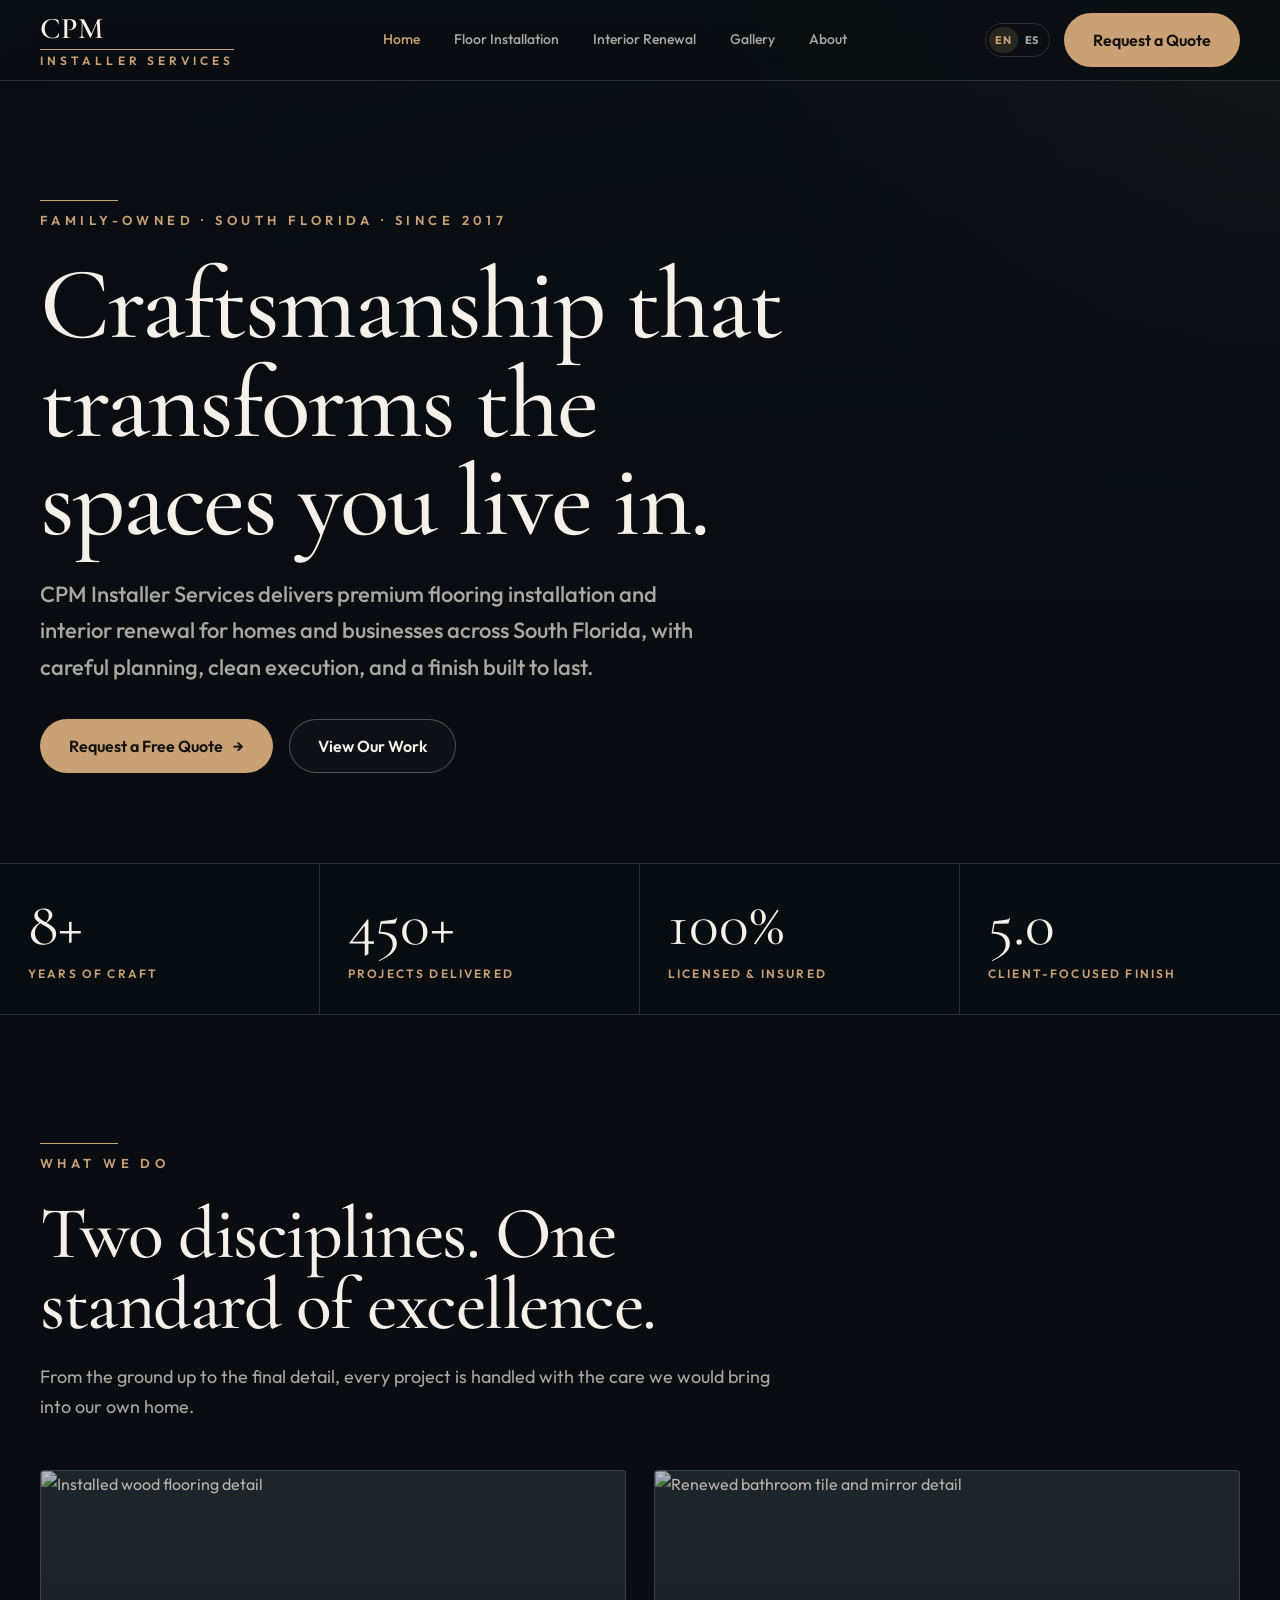
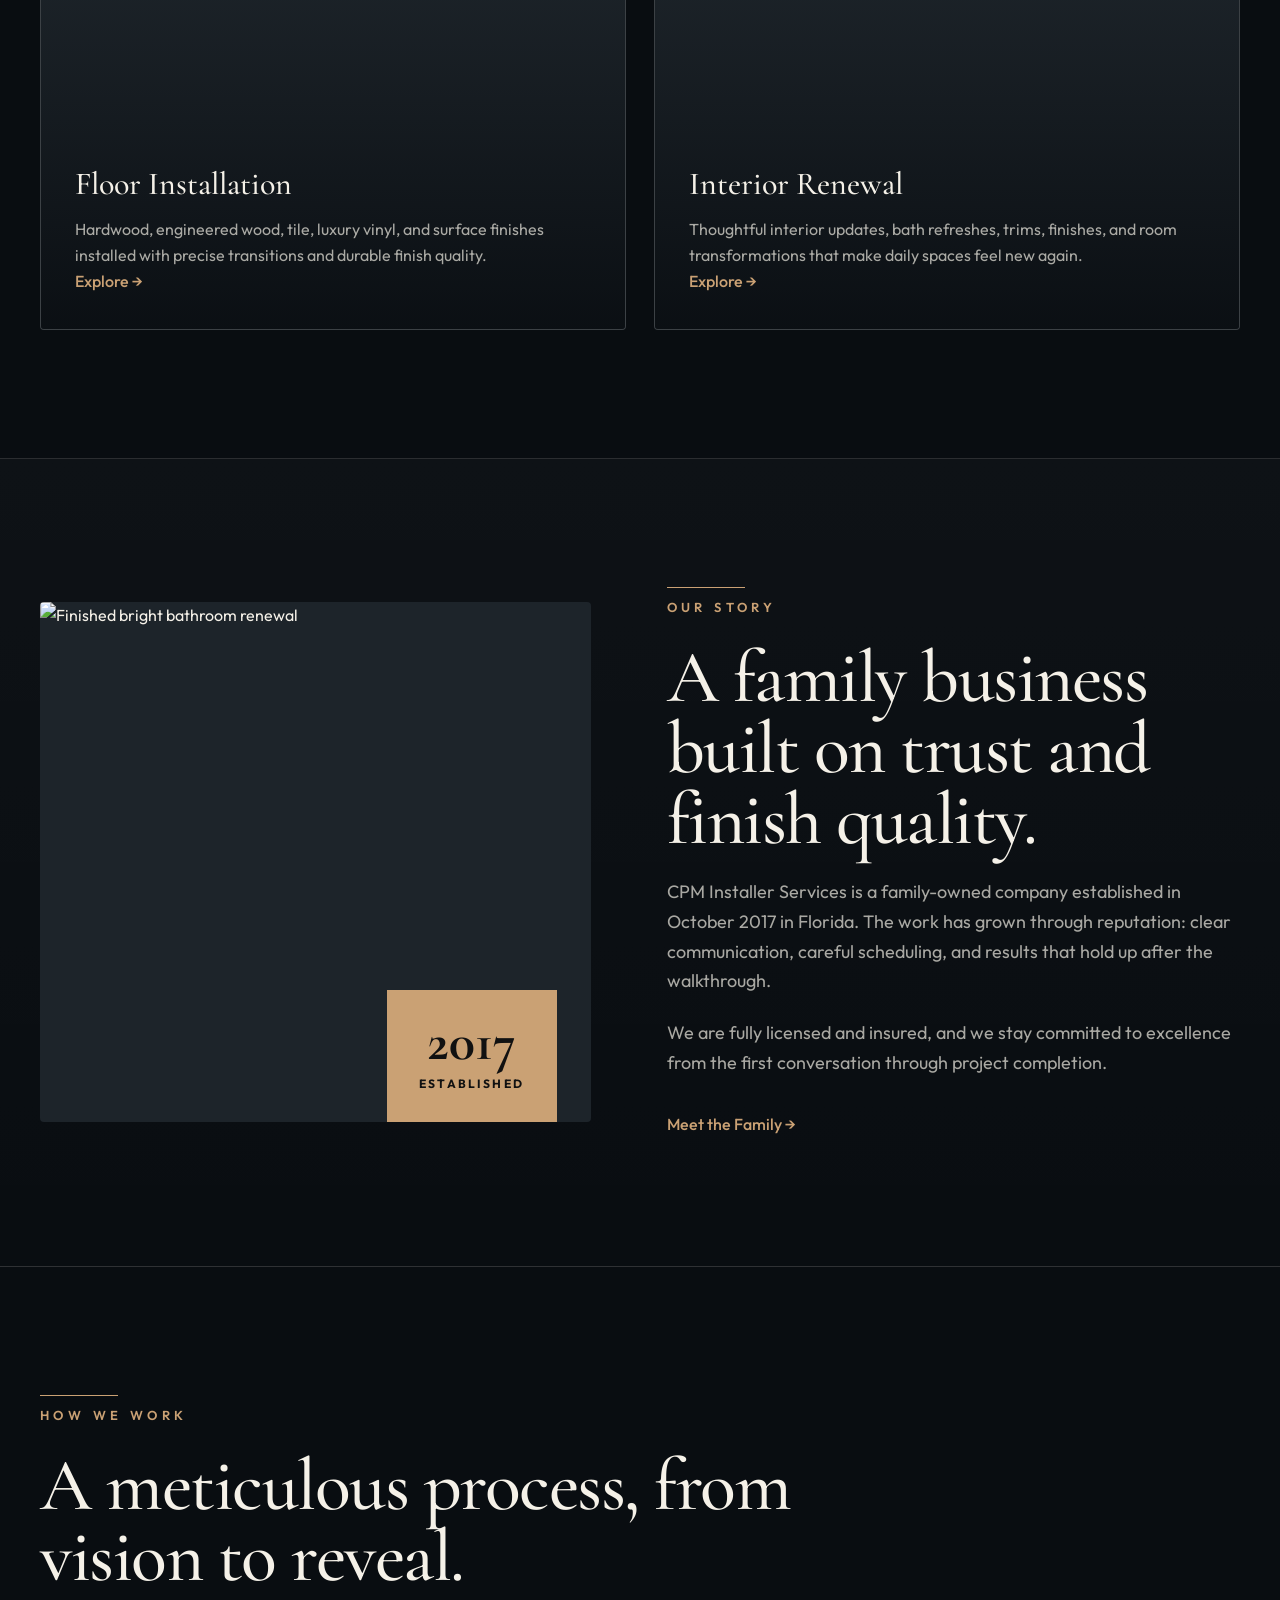
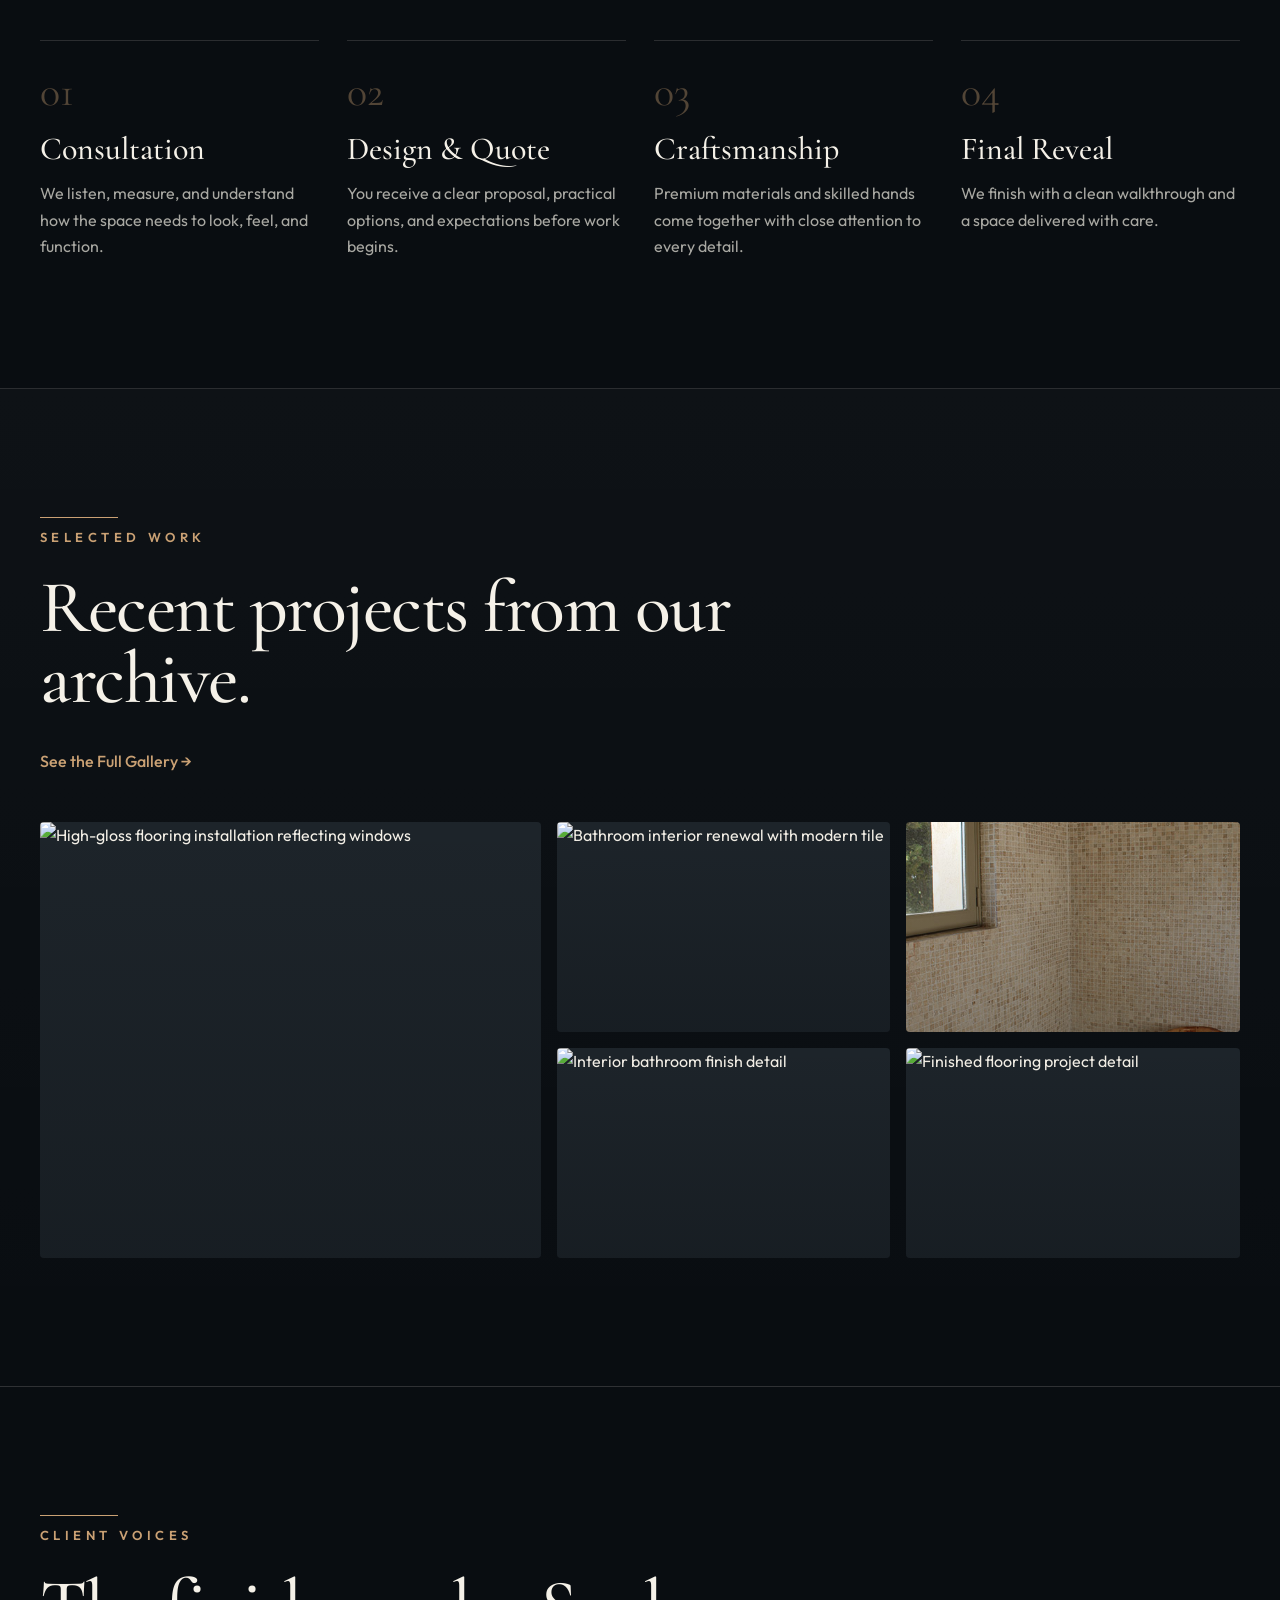
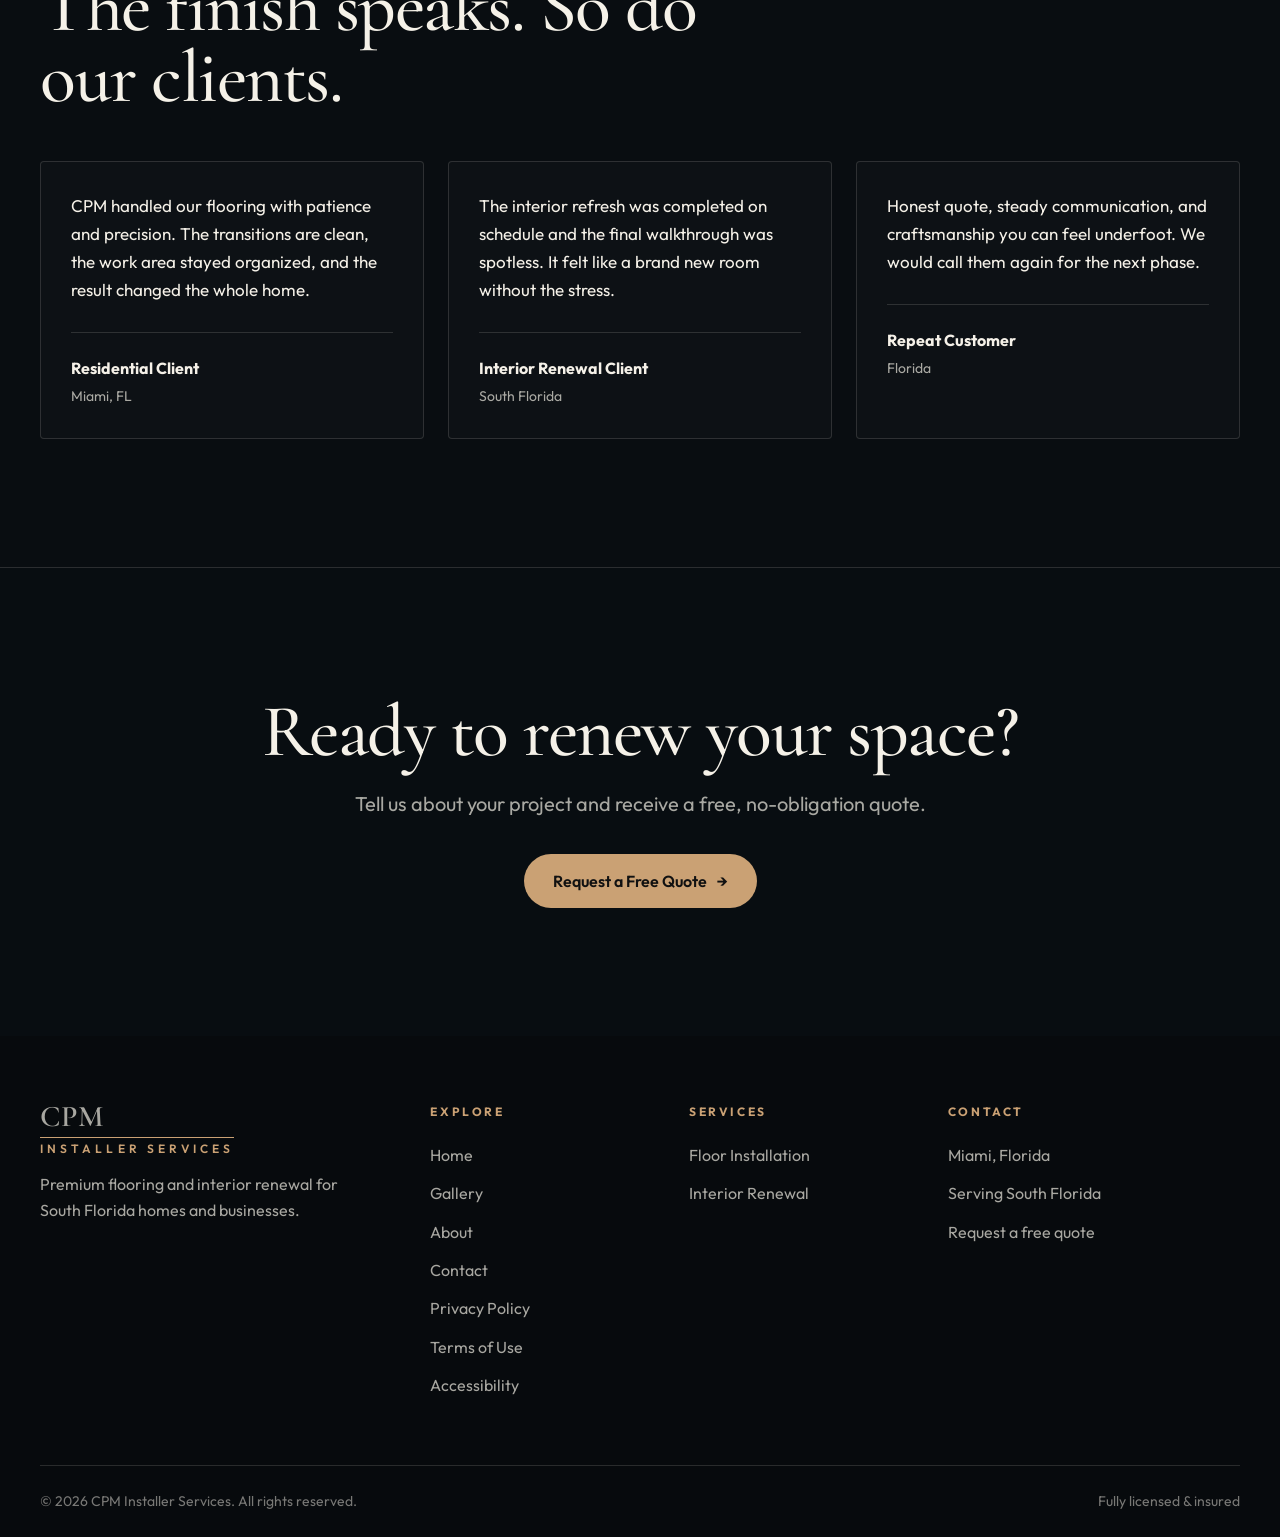
==== commit c1db887d: "Add bilingual legal pages" ====
--- a/index.html
+++ b/index.html
@@ -251,6 +251,9 @@
             <li><a href="./gallery.html" data-i18n="nav.gallery">Gallery</a></li>
             <li><a href="./about.html" data-i18n="nav.about">About</a></li>
             <li><a href="./contact.html" data-i18n="footer.contact">Contact</a></li>
+            <li><a href="./privacy.html" data-i18n="footer.privacy">Privacy Policy</a></li>
+            <li><a href="./terms.html" data-i18n="footer.terms">Terms of Use</a></li>
+            <li><a href="./accessibility.html" data-i18n="footer.accessibility">Accessibility</a></li>
           </ul>
         </div>
         <div>
--- a/assets/css/style1.css
+++ b/assets/css/style1.css
@@ -653,6 +653,51 @@
   font-size: 20px;
 }
 
+.legal-content {
+  max-width: 860px;
+}
+
+.legal-updated {
+  margin: 0 0 34px;
+  color: var(--champagne);
+  font-size: 14px;
+  font-weight: 600;
+  letter-spacing: 0.08em;
+  text-transform: uppercase;
+}
+
+.legal-content section {
+  padding: 32px 0;
+  border-top: 1px solid var(--line);
+}
+
+.legal-content h2 {
+  margin: 0;
+  font-family: 'Cormorant Garamond', Georgia, serif;
+  font-size: clamp(34px, 4vw, 48px);
+  line-height: 0.95;
+}
+
+.legal-content p,
+.legal-content li {
+  color: var(--muted);
+}
+
+.legal-content p {
+  margin: 16px 0 0;
+}
+
+.legal-content ul {
+  display: grid;
+  gap: 10px;
+  margin: 18px 0 0;
+  padding-left: 22px;
+}
+
+.legal-content a {
+  color: var(--champagne);
+}
+
 .detail-grid {
   display: grid;
   grid-template-columns: repeat(3, 1fr);
